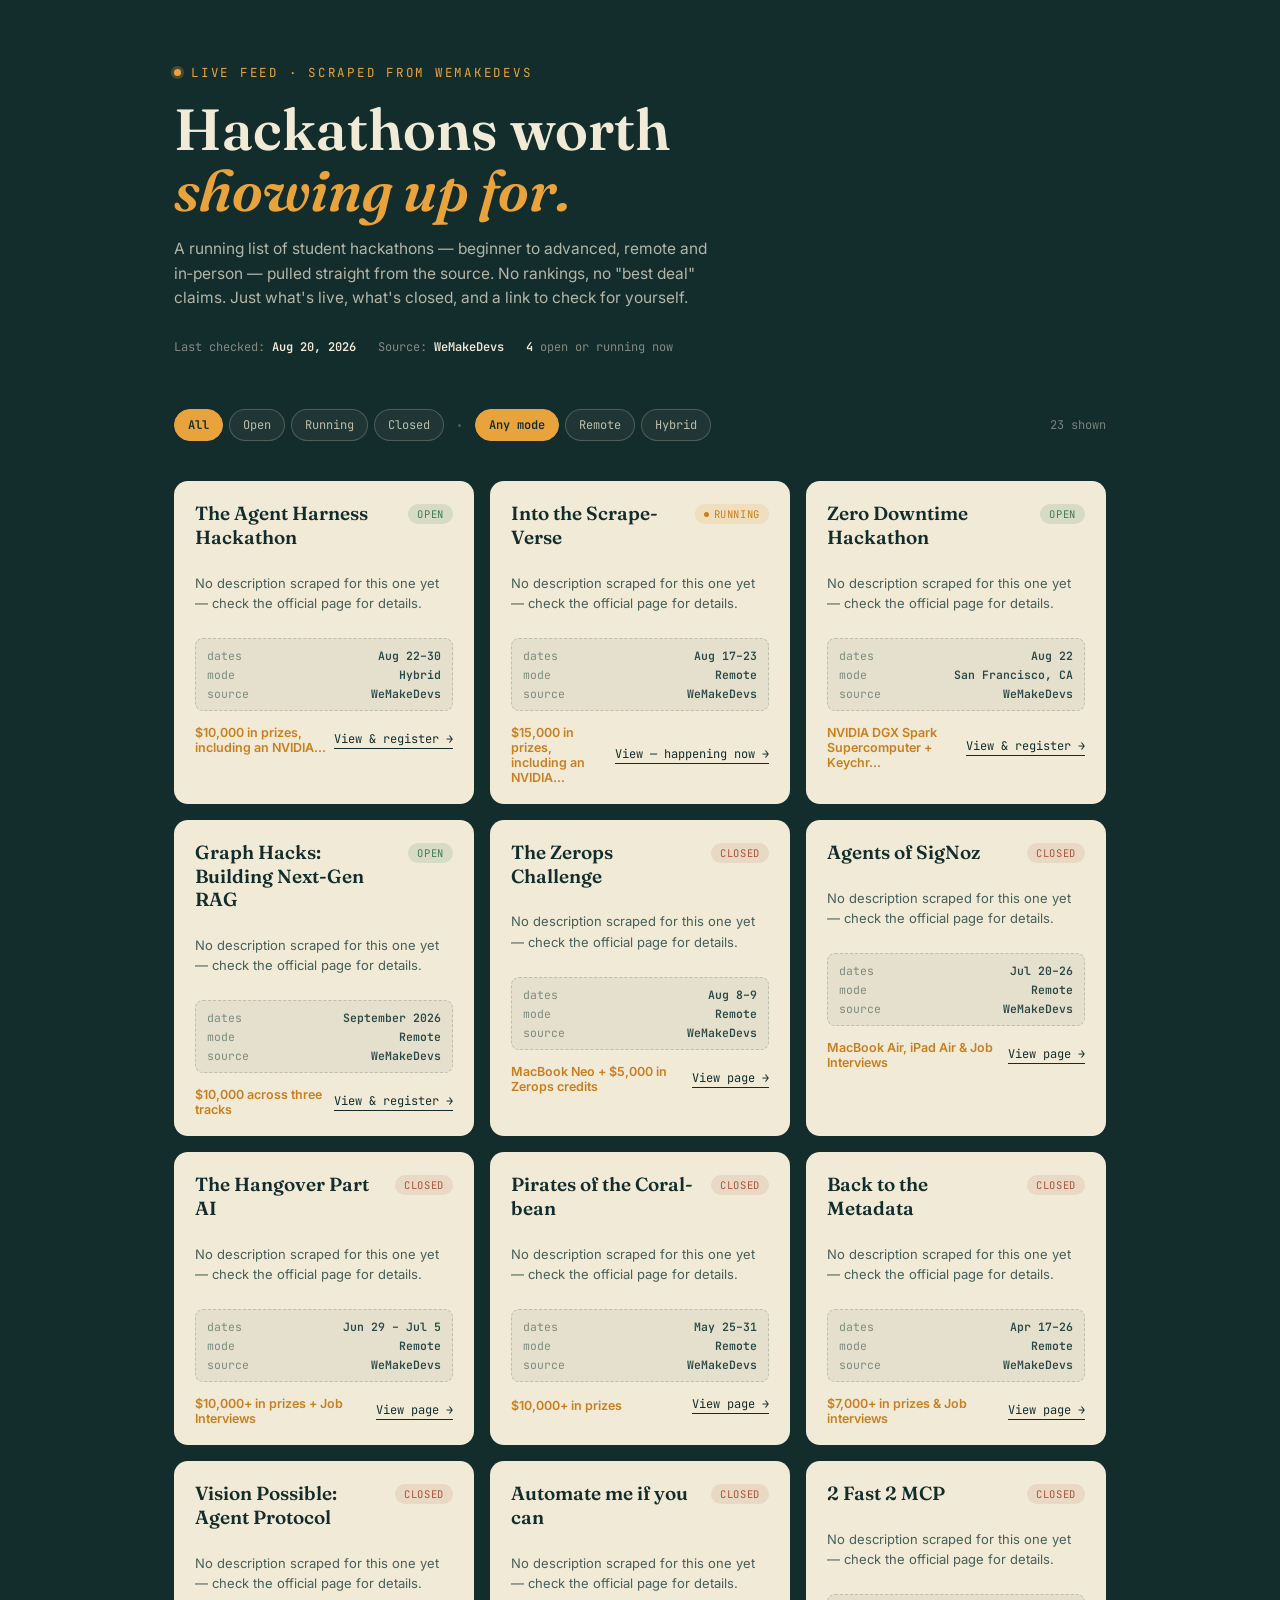
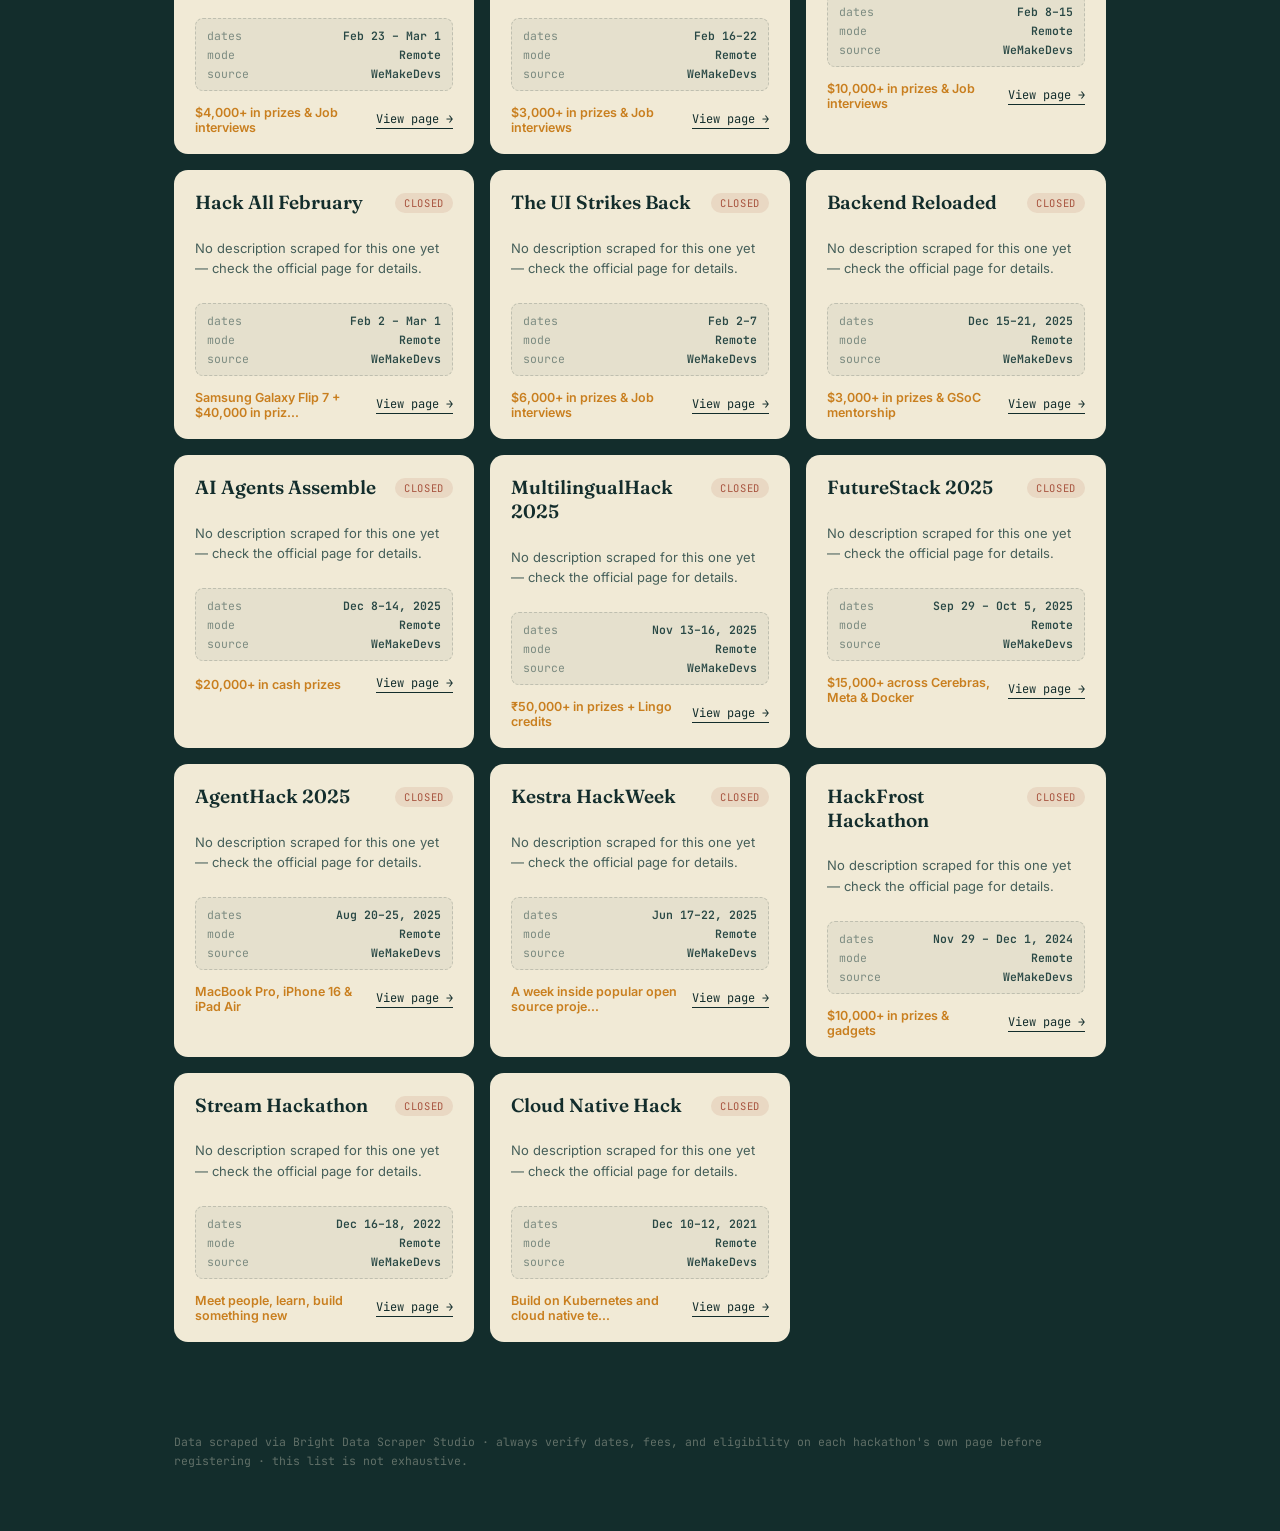
==== index.html @ ce8be812 "Day1: WeMakeDevs Scraper + Parser + Working Frontend" ====
<!DOCTYPE html>
<html lang="en">
<head>
<meta charset="UTF-8">
<meta name="viewport" content="width=device-width, initial-scale=1.0">
<title>Hack Feed — Student Hackathon Finder</title>
<link rel="preconnect" href="https://fonts.googleapis.com">
<link href="https://fonts.googleapis.com/css2?family=Fraunces:opsz,wght@9..144,500;9..144,600;9..144,700&family=Inter:wght@400;500;600;700&family=JetBrains+Mono:wght@400;500;600&display=swap" rel="stylesheet">
<link rel="stylesheet" href="styles.css">
</head>
<body>

<div class="hero">
  <div class="eyebrow">Live feed &middot; scraped from WeMakeDevs</div>
  <h1>Hackathons worth<br><em>showing up for.</em></h1>
  <p>A running list of student hackathons — beginner to advanced, remote and in‑person — pulled straight from the source. No rankings, no "best deal" claims. Just what's live, what's closed, and a link to check for yourself.</p>
  <div class="meta-strip">
    <span>Last checked: <b id="last-checked-date">—</b></span>
    <span>Source: <b>WeMakeDevs</b></span>
    <span><b id="open-total">—</b> open or running now</span>
  </div>
</div>

<div class="controls">
  <div class="filter-row" id="filter-row">
    <div class="filter-group" data-filter="status">
      <button class="chip active" data-value="all">All</button>
      <button class="chip" data-value="open">Open</button>
      <button class="chip" data-value="running">Running</button>
      <button class="chip" data-value="closed">Closed</button>
    </div>
    <div class="divider-dot"></div>
    <div class="filter-group" data-filter="mode">
      <button class="chip active" data-value="all">Any mode</button>
      <button class="chip" data-value="remote">Remote</button>
      <button class="chip" data-value="hybrid">Hybrid</button>
    </div>
    <span class="count-label"><span id="result-count">0</span> shown</span>
  </div>
</div>

<div class="grid" id="grid"></div>
<div class="empty-state" id="empty-state" style="display:none;">No hackathons match these filters right now — try widening them.</div>

<footer>
  Data scraped via Bright Data Scraper Studio · always verify dates, fees, and eligibility on each hackathon's own page before registering · this list is not exhaustive.
</footer>

<script>
const DATA = [{"title": "The Agent Harness Hackathon", "description": "", "event_dates": "Aug 22–30", "prize_amount": "$10,000 in prizes, including an NVIDIA DGX Spark", "modes": "Hybrid", "location": "", "hackathon_page_url": "https://www.wemakedevs.org/hackathons/trueforge", "status": "open", "source": "WeMakeDevs", "level": null}, {"title": "Into the Scrape-Verse", "description": "", "event_dates": "Aug 17–23", "prize_amount": "$15,000 in prizes, including an NVIDIA DGX Spark", "modes": "Remote", "location": "", "hackathon_page_url": "https://www.wemakedevs.org/hackathons/scrape-verse", "status": "running", "source": "WeMakeDevs", "level": null}, {"title": "Zero Downtime Hackathon", "description": "", "event_dates": "Aug 22", "prize_amount": "NVIDIA DGX Spark Supercomputer + Keychron Keyboards", "modes": "", "location": "San Francisco, CA", "hackathon_page_url": "https://luma.com/zero-downtime", "status": "open", "source": "WeMakeDevs", "level": null}, {"title": "Graph Hacks: Building Next-Gen RAG", "description": "", "event_dates": "September 2026", "prize_amount": "$10,000 across three tracks", "modes": "Remote", "location": "", "hackathon_page_url": "https://www.wemakedevs.org/hackathons/falkordb", "status": "open", "source": "WeMakeDevs", "level": null}, {"title": "The Zerops Challenge", "description": "", "event_dates": "Aug 8–9", "prize_amount": "MacBook Neo + $5,000 in Zerops credits", "modes": "Remote", "location": "", "hackathon_page_url": "https://www.wemakedevs.org/hackathons/zerops", "status": "closed", "source": "WeMakeDevs", "level": null}, {"title": "Agents of SigNoz", "description": "", "event_dates": "Jul 20–26", "prize_amount": "MacBook Air, iPad Air & Job Interviews", "modes": "Remote", "location": "", "hackathon_page_url": "https://archive.wemakedevs.org/hackathons/signoz", "status": "closed", "source": "WeMakeDevs", "level": null}, {"title": "The Hangover Part AI", "description": "", "event_dates": "Jun 29 – Jul 5", "prize_amount": "$10,000+ in prizes + Job Interviews", "modes": "Remote", "location": "", "hackathon_page_url": "https://archive.wemakedevs.org/hackathons/cognee", "status": "closed", "source": "WeMakeDevs", "level": null}, {"title": "Pirates of the Coral-bean", "description": "", "event_dates": "May 25–31", "prize_amount": "$10,000+ in prizes", "modes": "Remote", "location": "", "hackathon_page_url": "https://archive.wemakedevs.org/hackathons/coral", "status": "closed", "source": "WeMakeDevs", "level": null}, {"title": "Back to the Metadata", "description": "", "event_dates": "Apr 17–26", "prize_amount": "$7,000+ in prizes & Job interviews", "modes": "Remote", "location": "", "hackathon_page_url": "https://archive.wemakedevs.org/hackathons/openmetadata", "status": "closed", "source": "WeMakeDevs", "level": null}, {"title": "Vision Possible: Agent Protocol", "description": "", "event_dates": "Feb 23 – Mar 1", "prize_amount": "$4,000+ in prizes & Job interviews", "modes": "Remote", "location": "", "hackathon_page_url": "https://archive.wemakedevs.org/hackathons/vision", "status": "closed", "source": "WeMakeDevs", "level": null}, {"title": "Automate me if you can", "description": "", "event_dates": "Feb 16–22", "prize_amount": "$3,000+ in prizes & Job interviews", "modes": "Remote", "location": "", "hackathon_page_url": "https://archive.wemakedevs.org/hackathons/accomplish", "status": "closed", "source": "WeMakeDevs", "level": null}, {"title": "2 Fast 2 MCP", "description": "", "event_dates": "Feb 8–15", "prize_amount": "$10,000+ in prizes & Job interviews", "modes": "Remote", "location": "", "hackathon_page_url": "https://archive.wemakedevs.org/hackathons/2fast2mcp", "status": "closed", "source": "WeMakeDevs", "level": null}, {"title": "Hack All February", "description": "", "event_dates": "Feb 2 – Mar 1", "prize_amount": "Samsung Galaxy Flip 7 + $40,000 in prizes", "modes": "Remote", "location": "", "hackathon_page_url": "https://archive.wemakedevs.org/hackathons/february", "status": "closed", "source": "WeMakeDevs", "level": null}, {"title": "The UI Strikes Back", "description": "", "event_dates": "Feb 2–7", "prize_amount": "$6,000+ in prizes & Job interviews", "modes": "Remote", "location": "", "hackathon_page_url": "https://archive.wemakedevs.org/hackathons/tambo", "status": "closed", "source": "WeMakeDevs", "level": null}, {"title": "Backend Reloaded", "description": "", "event_dates": "Dec 15–21, 2025", "prize_amount": "$3,000+ in prizes & GSoC mentorship", "modes": "Remote", "location": "", "hackathon_page_url": "https://archive.wemakedevs.org/hackathons/motiahack25", "status": "closed", "source": "WeMakeDevs", "level": null}, {"title": "AI Agents Assemble", "description": "", "event_dates": "Dec 8–14, 2025", "prize_amount": "$20,000+ in cash prizes", "modes": "Remote", "location": "", "hackathon_page_url": "https://archive.wemakedevs.org/hackathons/assemblehack25", "status": "closed", "source": "WeMakeDevs", "level": null}, {"title": "MultilingualHack 2025", "description": "", "event_dates": "Nov 13–16, 2025", "prize_amount": "₹50,000+ in prizes + Lingo credits", "modes": "Remote", "location": "", "hackathon_page_url": "https://archive.wemakedevs.org/hackathons/lingohack25", "status": "closed", "source": "WeMakeDevs", "level": null}, {"title": "FutureStack 2025", "description": "", "event_dates": "Sep 29 – Oct 5, 2025", "prize_amount": "$15,000+ across Cerebras, Meta & Docker", "modes": "Remote", "location": "", "hackathon_page_url": "https://archive.wemakedevs.org/hackathons/futurestack25", "status": "closed", "source": "WeMakeDevs", "level": null}, {"title": "AgentHack 2025", "description": "", "event_dates": "Aug 20–25, 2025", "prize_amount": "MacBook Pro, iPhone 16 & iPad Air", "modes": "Remote", "location": "", "hackathon_page_url": "https://archive.wemakedevs.org/hackathons/agenthack25", "status": "closed", "source": "WeMakeDevs", "level": null}, {"title": "Kestra HackWeek", "description": "", "event_dates": "Jun 17–22, 2025", "prize_amount": "A week inside popular open source projects", "modes": "Remote", "location": "", "hackathon_page_url": "https://luma.com/cc52l7pn", "status": "closed", "source": "WeMakeDevs", "level": null}, {"title": "HackFrost Hackathon", "description": "", "event_dates": "Nov 29 – Dec 1, 2024", "prize_amount": "$10,000+ in prizes & gadgets", "modes": "Remote", "location": "", "hackathon_page_url": "https://archive.wemakedevs.org/hackathons/hackfrost24", "status": "closed", "source": "WeMakeDevs", "level": null}, {"title": "Stream Hackathon", "description": "", "event_dates": "Dec 16–18, 2022", "prize_amount": "Meet people, learn, build something new", "modes": "Remote", "location": "", "hackathon_page_url": "https://wemakedevs-stream.devpost.com/", "status": "closed", "source": "WeMakeDevs", "level": null}, {"title": "Cloud Native Hack", "description": "", "event_dates": "Dec 10–12, 2021", "prize_amount": "Build on Kubernetes and cloud native tech", "modes": "Remote", "location": "", "hackathon_page_url": "https://cloudnativehack21.devpost.com/", "status": "closed", "source": "WeMakeDevs", "level": null}];

const state = { status: 'all', mode: 'all' };

function formatSource(h){
  return h.source || 'Unknown';
}

function render(){
  const grid = document.getElementById('grid');
  const emptyState = document.getElementById('empty-state');
  grid.innerHTML = '';

  const filtered = DATA.filter(h => {
    if (state.status !== 'all' && h.status !== state.status) return false;
    if (state.mode !== 'all'){
      const m = (h.modes || '').toLowerCase();
      if (state.mode === 'remote' && m !== 'remote') return false;
      if (state.mode === 'hybrid' && m !== 'hybrid') return false;
    }
    return true;
  });

  document.getElementById('result-count').textContent = filtered.length;
  emptyState.style.display = filtered.length === 0 ? 'block' : 'none';

  filtered.forEach(h => {
    const card = document.createElement('div');
    card.className = 'card';

    const desc = h.description && h.description.trim()
      ? h.description.trim()
      : 'No description scraped for this one yet — check the official page for details.';

    card.innerHTML = `
      <div class="card-top">
        <h3>${escapeHtml(h.title)}</h3>
        <span class="status-tag ${h.status}">${h.status}</span>
      </div>
      <p class="card-desc">${escapeHtml(truncate(desc, 130))}</p>
      <div class="receipt">
        <div class="receipt-row"><span>dates</span><span>${escapeHtml(h.event_dates || '—')}</span></div>
        <div class="receipt-row"><span>mode</span><span>${escapeHtml(h.modes || h.location || '—')}</span></div>
        <div class="receipt-row"><span>source</span><span>${escapeHtml(formatSource(h))}</span></div>
      </div>
      <div class="card-footer">
        <span class="prize">${escapeHtml(truncate(h.prize_amount || '', 40))}</span>
        <a class="view-link" href="${h.hackathon_page_url}" target="_blank" rel="noopener">
          ${h.status === 'open' ? 'View & register →' : h.status === 'running' ? 'View — happening now →' : 'View page →'}
        </a>
      </div>
    `;
    grid.appendChild(card);
  });
}

function truncate(str, n){
  return str.length > n ? str.slice(0, n - 1).trim() + '…' : str;
}
function escapeHtml(str){
  const d = document.createElement('div');
  d.textContent = str;
  return d.innerHTML;
}

document.getElementById('filter-row').addEventListener('click', (e) => {
  const btn = e.target.closest('.chip');
  if (!btn) return;
  const group = btn.closest('.filter-group');
  const key = group.getAttribute('data-filter');
  state[key] = btn.getAttribute('data-value');
  group.querySelectorAll('.chip').forEach(c => c.classList.remove('active'));
  btn.classList.add('active');
  render();
});

// Header stats
document.getElementById('last-checked-date').textContent = 'Aug 20, 2026';
document.getElementById('open-total').textContent = DATA.filter(h => h.status === 'open' || h.status === 'running').length;

render();
</script>
</body>
</html>
---- styles.css ----
:root {
  --ink: #132d2c;
  --ink-soft: #294845;
  --paper: #f1ead6;
  --paper-dim: #e7dec6;
  --amber: #e8a33d;
  --amber-deep: #c97f1f;
  --green-open: #3f7d57;
  --red-closed: #a8543f;
  --line: rgba(19, 45, 44, 0.14);
  --radius: 14px;
}
* {
  box-sizing: border-box;
}
html,
body {
  margin: 0;
  padding: 0;
}
body {
  background: var(--ink);
  color: var(--paper);
  font-family: "Inter", sans-serif;
  min-height: 100vh;
}
a {
  color: inherit;
}

/* ---------- Hero ---------- */
.hero {
  padding: 64px 24px 40px;
  max-width: 980px;
  margin: 0 auto;
  text-align: left;
}
.eyebrow {
  font-family: "JetBrains Mono", monospace;
  font-size: 12.5px;
  letter-spacing: 0.14em;
  text-transform: uppercase;
  color: var(--amber);
  display: flex;
  align-items: center;
  gap: 10px;
  margin-bottom: 18px;
}
.eyebrow::before {
  content: "";
  width: 7px;
  height: 7px;
  border-radius: 50%;
  background: var(--amber);
  box-shadow: 0 0 0 3px rgba(232, 163, 61, 0.25);
}
h1 {
  font-family: "Fraunces", serif;
  font-weight: 600;
  font-size: clamp(34px, 5.2vw, 58px);
  line-height: 1.05;
  margin: 0 0 16px;
  color: var(--paper);
}
h1 em {
  font-style: italic;
  color: var(--amber);
}
.hero p {
  font-size: 15.5px;
  line-height: 1.6;
  color: rgba(241, 234, 214, 0.72);
  max-width: 560px;
  margin: 0 0 0;
}
.meta-strip {
  margin-top: 28px;
  font-family: "JetBrains Mono", monospace;
  font-size: 12px;
  color: rgba(241, 234, 214, 0.5);
  display: flex;
  gap: 22px;
  flex-wrap: wrap;
}
.meta-strip span b {
  color: var(--paper);
  font-weight: 600;
}

/* ---------- Controls ---------- */
.controls {
  max-width: 980px;
  margin: 0 auto;
  padding: 0 24px 20px;
  position: sticky;
  top: 0;
  background: linear-gradient(var(--ink) 78%, transparent);
  padding-top: 14px;
  z-index: 5;
}
.filter-row {
  display: flex;
  flex-wrap: wrap;
  gap: 10px;
  align-items: center;
}
.filter-group {
  display: flex;
  gap: 6px;
  flex-wrap: wrap;
}
.chip {
  font-family: "JetBrains Mono", monospace;
  font-size: 12px;
  padding: 7px 13px;
  border-radius: 999px;
  border: 1px solid rgba(241, 234, 214, 0.22);
  background: rgba(241, 234, 214, 0.05);
  color: rgba(241, 234, 214, 0.75);
  cursor: pointer;
  transition: all 0.15s ease;
  user-select: none;
}
.chip:hover {
  border-color: rgba(241, 234, 214, 0.45);
  color: var(--paper);
}
.chip.active {
  background: var(--amber);
  border-color: var(--amber);
  color: var(--ink);
  font-weight: 600;
}
.divider-dot {
  width: 3px;
  height: 3px;
  border-radius: 50%;
  background: rgba(241, 234, 214, 0.25);
  margin: 0 4px;
}
.count-label {
  margin-left: auto;
  font-family: "JetBrains Mono", monospace;
  font-size: 12px;
  color: rgba(241, 234, 214, 0.45);
  white-space: nowrap;
}

/* ---------- Grid ---------- */
.grid {
  max-width: 980px;
  margin: 0 auto;
  padding: 20px 24px 90px;
  display: grid;
  grid-template-columns: repeat(auto-fill, minmax(300px, 1fr));
  gap: 16px;
}
.card {
  background: var(--paper);
  color: var(--ink);
  border-radius: var(--radius);
  padding: 20px 20px 18px;
  display: flex;
  flex-direction: column;
  gap: 10px;
  position: relative;
  border: 1px solid transparent;
  transition:
    transform 0.15s ease,
    box-shadow 0.15s ease;
}
.card:hover {
  transform: translateY(-3px);
  box-shadow: 0 14px 28px rgba(0, 0, 0, 0.28);
}
.card-top {
  display: flex;
  justify-content: space-between;
  align-items: flex-start;
  gap: 10px;
}
.card h3 {
  font-family: "Fraunces", serif;
  font-weight: 600;
  font-size: 19px;
  line-height: 1.25;
  margin: 0;
}
.status-tag {
  font-family: "JetBrains Mono", monospace;
  font-size: 10.5px;
  letter-spacing: 0.06em;
  text-transform: uppercase;
  padding: 3px 9px;
  border-radius: 999px;
  white-space: nowrap;
  flex-shrink: 0;
  margin-top: 2px;
}
.status-tag.open {
  background: rgba(63, 125, 87, 0.14);
  color: var(--green-open);
}
.status-tag.closed {
  background: rgba(168, 84, 63, 0.12);
  color: var(--red-closed);
}
.status-tag.running {
  background: rgba(232, 163, 61, 0.16);
  color: var(--amber-deep);
  display: flex;
  align-items: center;
  gap: 5px;
}
.status-tag.running::before {
  content: "";
  width: 5px;
  height: 5px;
  border-radius: 50%;
  background: var(--amber-deep);
  animation: pulse 1.6s infinite ease-in-out;
}
@keyframes pulse {
  0%,
  100% {
    opacity: 1;
  }
  50% {
    opacity: 0.35;
  }
}
@media (prefers-reduced-motion: reduce) {
  .status-tag.running::before {
    animation: none;
  }
}

.card-desc {
  font-size: 13px;
  line-height: 1.55;
  color: var(--ink-soft);
  opacity: 0.85;
}

.receipt {
  font-family: "JetBrains Mono", monospace;
  font-size: 11.5px;
  color: var(--ink-soft);
  background: rgba(19, 45, 44, 0.05);
  border: 1px dashed rgba(19, 45, 44, 0.18);
  border-radius: 8px;
  padding: 9px 11px;
  display: flex;
  flex-direction: column;
  gap: 4px;
  margin-top: 2px;
}
.receipt-row {
  display: flex;
  justify-content: space-between;
  gap: 8px;
}
.receipt-row span:first-child {
  opacity: 0.55;
}
.receipt-row span:last-child {
  font-weight: 600;
  text-align: right;
}

.card-footer {
  margin-top: 4px;
  display: flex;
  justify-content: space-between;
  align-items: center;
  gap: 8px;
}
.prize {
  font-size: 12.5px;
  font-weight: 600;
  color: var(--amber-deep);
}
.view-link {
  font-family: "JetBrains Mono", monospace;
  font-size: 12px;
  text-decoration: none;
  color: var(--ink);
  border-bottom: 1px solid var(--ink);
  padding-bottom: 1px;
  white-space: nowrap;
}
.view-link:hover {
  color: var(--amber-deep);
  border-color: var(--amber-deep);
}

.empty-state {
  max-width: 980px;
  margin: 40px auto;
  padding: 40px 24px;
  text-align: center;
  font-family: "JetBrains Mono", monospace;
  font-size: 13px;
  color: rgba(241, 234, 214, 0.45);
}

footer {
  max-width: 980px;
  margin: 0 auto;
  padding: 0 24px 60px;
  font-family: "JetBrains Mono", monospace;
  font-size: 11.5px;
  color: rgba(241, 234, 214, 0.35);
  line-height: 1.7;
}

@media (max-width: 560px) {
  .hero {
    padding: 44px 18px 28px;
  }
  .controls {
    padding: 12px 18px 16px;
  }
  .grid {
    padding: 16px 18px 70px;
    grid-template-columns: 1fr;
  }
  .count-label {
    margin-left: 0;
    width: 100%;
  }
}
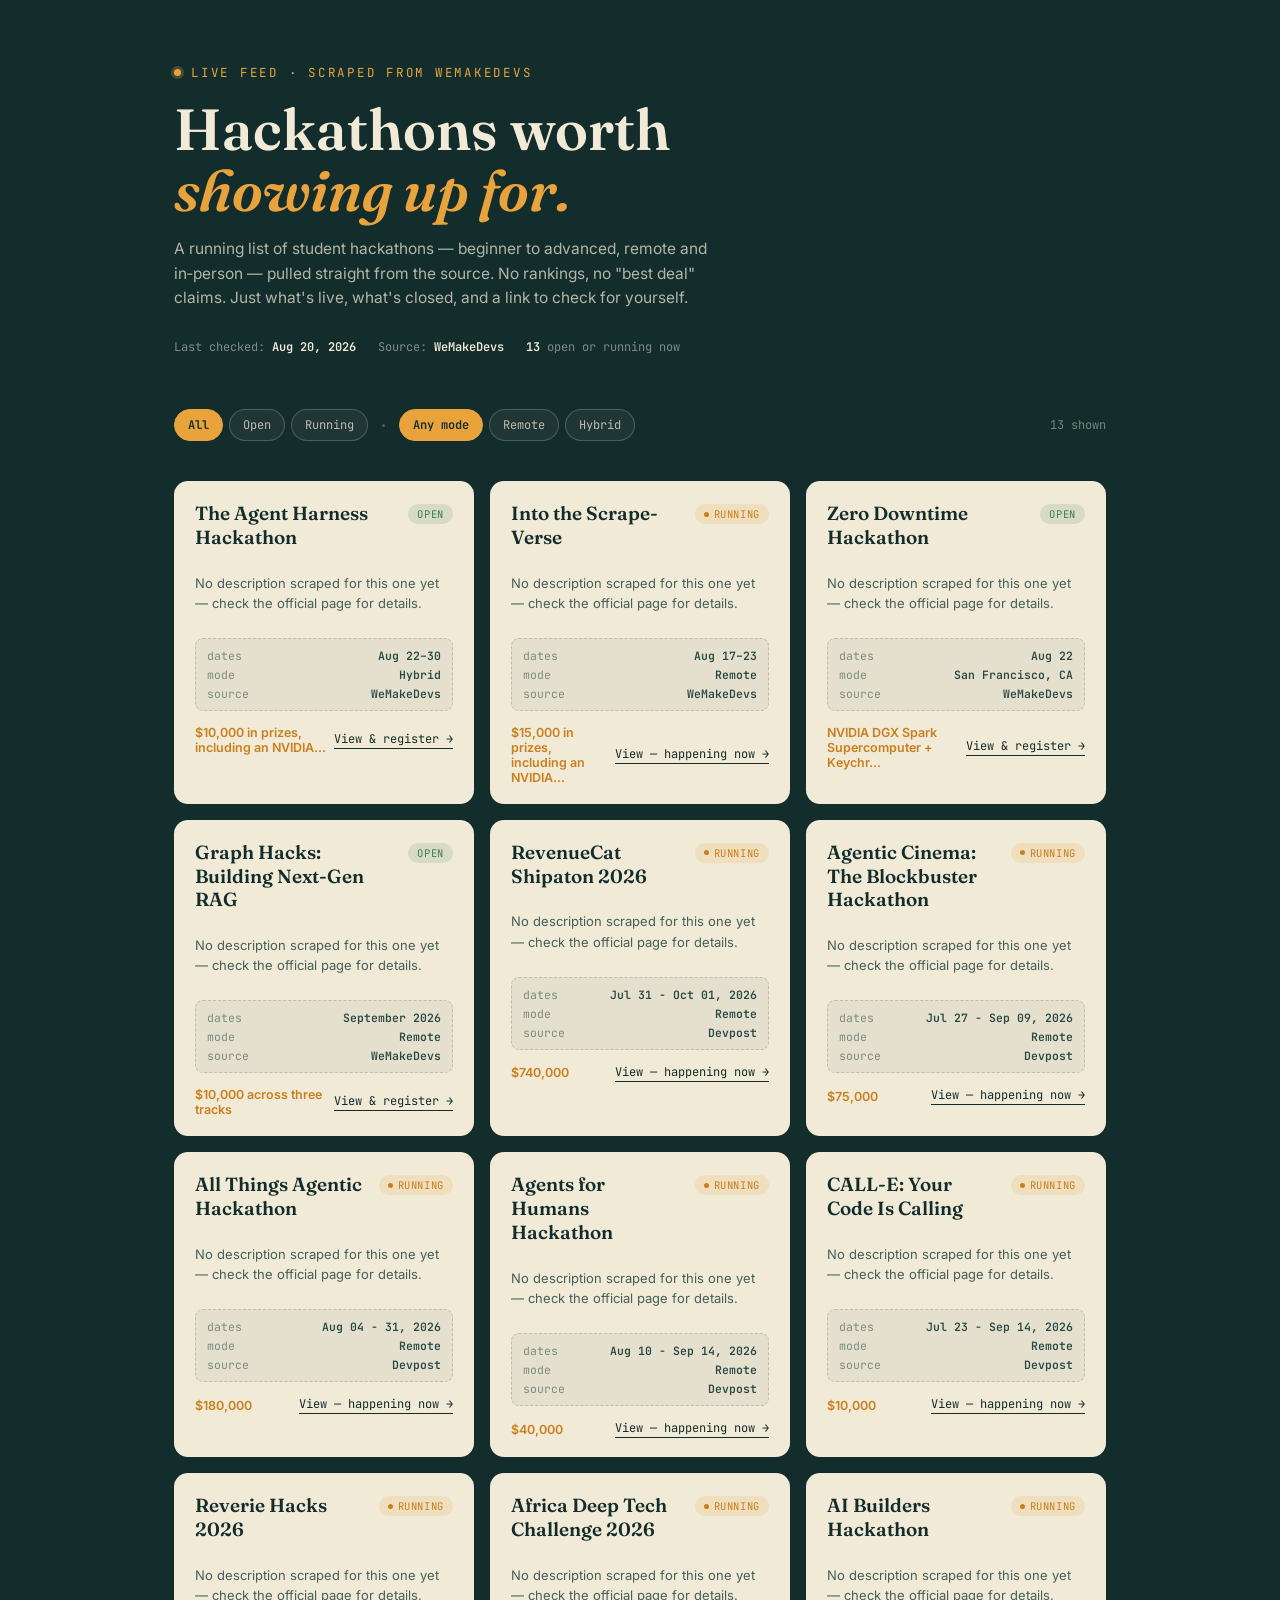
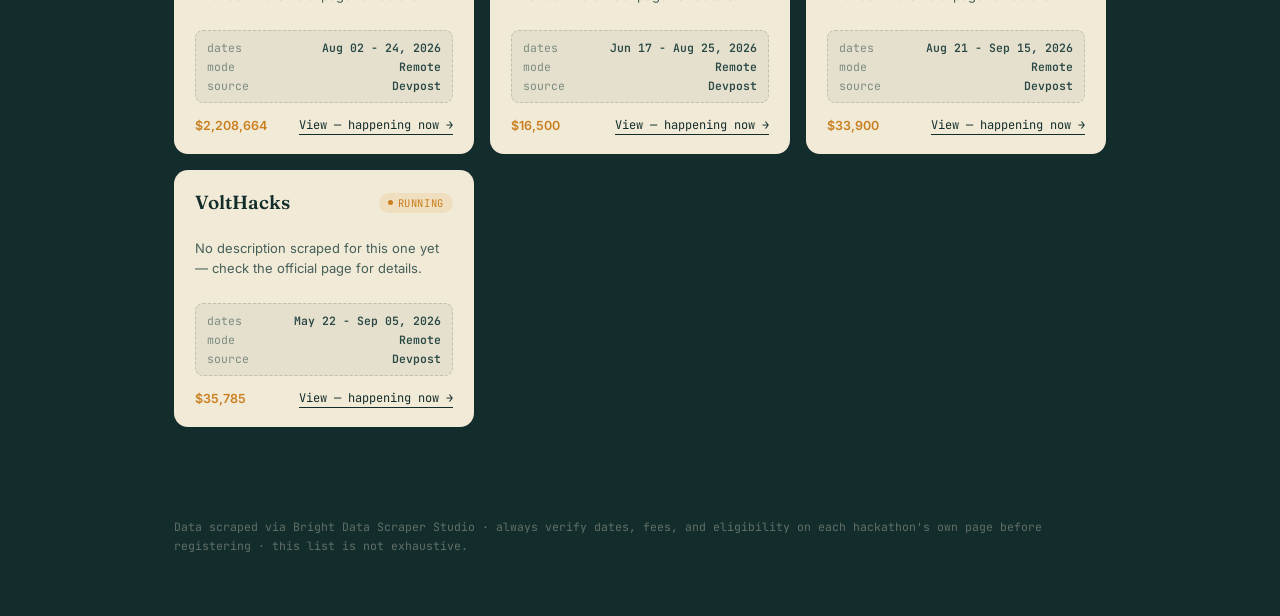
==== commit a9a2d70c: "Seperated files, changed some layout and scraped devpost" ====
--- a/index.html
+++ b/index.html
@@ -1,133 +1,61 @@
-<!DOCTYPE html>
+<!doctype html>
 <html lang="en">
-<head>
-<meta charset="UTF-8">
-<meta name="viewport" content="width=device-width, initial-scale=1.0">
-<title>Hack Feed — Student Hackathon Finder</title>
-<link rel="preconnect" href="https://fonts.googleapis.com">
-<link href="https://fonts.googleapis.com/css2?family=Fraunces:opsz,wght@9..144,500;9..144,600;9..144,700&family=Inter:wght@400;500;600;700&family=JetBrains+Mono:wght@400;500;600&display=swap" rel="stylesheet">
-<link rel="stylesheet" href="styles.css">
-</head>
-<body>
+  <head>
+    <meta charset="UTF-8" />
+    <meta name="viewport" content="width=device-width, initial-scale=1.0" />
+    <title>Hack Feed — Student Hackathon Finder</title>
+    <link rel="preconnect" href="https://fonts.googleapis.com" />
+    <link
+      href="https://fonts.googleapis.com/css2?family=Fraunces:opsz,wght@9..144,500;9..144,600;9..144,700&family=Inter:wght@400;500;600;700&family=JetBrains+Mono:wght@400;500;600&display=swap"
+      rel="stylesheet"
+    />
+    <link rel="stylesheet" href="styles.css" />
+  </head>
+  <body>
+    <div class="hero">
+      <div class="eyebrow">Live feed &middot; scraped from WeMakeDevs</div>
+      <h1>Hackathons worth<br /><em>showing up for.</em></h1>
+      <p>
+        A running list of student hackathons — beginner to advanced, remote and
+        in‑person — pulled straight from the source. No rankings, no "best deal"
+        claims. Just what's live, what's closed, and a link to check for
+        yourself.
+      </p>
+      <div class="meta-strip">
+        <span>Last checked: <b id="last-checked-date">—</b></span>
+        <span>Source: <b>WeMakeDevs</b></span>
+        <span><b id="open-total">—</b> open or running now</span>
+      </div>
+    </div>
 
-<div class="hero">
-  <div class="eyebrow">Live feed &middot; scraped from WeMakeDevs</div>
-  <h1>Hackathons worth<br><em>showing up for.</em></h1>
-  <p>A running list of student hackathons — beginner to advanced, remote and in‑person — pulled straight from the source. No rankings, no "best deal" claims. Just what's live, what's closed, and a link to check for yourself.</p>
-  <div class="meta-strip">
-    <span>Last checked: <b id="last-checked-date">—</b></span>
-    <span>Source: <b>WeMakeDevs</b></span>
-    <span><b id="open-total">—</b> open or running now</span>
-  </div>
-</div>
+    <div class="controls">
+      <div class="filter-row" id="filter-row">
+        <div class="filter-group" data-filter="status">
+          <button class="chip active" data-value="all">All</button>
+          <button class="chip" data-value="open">Open</button>
+          <button class="chip" data-value="running">Running</button>
+        </div>
+        <div class="divider-dot"></div>
+        <div class="filter-group" data-filter="mode">
+          <button class="chip active" data-value="all">Any mode</button>
+          <button class="chip" data-value="remote">Remote</button>
+          <button class="chip" data-value="hybrid">Hybrid</button>
+        </div>
+        <span class="count-label"><span id="result-count">0</span> shown</span>
+      </div>
+    </div>
 
-<div class="controls">
-  <div class="filter-row" id="filter-row">
-    <div class="filter-group" data-filter="status">
-      <button class="chip active" data-value="all">All</button>
-      <button class="chip" data-value="open">Open</button>
-      <button class="chip" data-value="running">Running</button>
-      <button class="chip" data-value="closed">Closed</button>
+    <div class="grid" id="grid"></div>
+    <div class="empty-state" id="empty-state">
+      No hackathons match these filters right now — try widening them.
     </div>
-    <div class="divider-dot"></div>
-    <div class="filter-group" data-filter="mode">
-      <button class="chip active" data-value="all">Any mode</button>
-      <button class="chip" data-value="remote">Remote</button>
-      <button class="chip" data-value="hybrid">Hybrid</button>
-    </div>
-    <span class="count-label"><span id="result-count">0</span> shown</span>
-  </div>
-</div>
 
-<div class="grid" id="grid"></div>
-<div class="empty-state" id="empty-state" style="display:none;">No hackathons match these filters right now — try widening them.</div>
+    <footer>
+      Data scraped via Bright Data Scraper Studio · always verify dates, fees,
+      and eligibility on each hackathon's own page before registering · this
+      list is not exhaustive.
+    </footer>
 
-<footer>
-  Data scraped via Bright Data Scraper Studio · always verify dates, fees, and eligibility on each hackathon's own page before registering · this list is not exhaustive.
-</footer>
-
-<script>
-const DATA = [{"title": "The Agent Harness Hackathon", "description": "", "event_dates": "Aug 22–30", "prize_amount": "$10,000 in prizes, including an NVIDIA DGX Spark", "modes": "Hybrid", "location": "", "hackathon_page_url": "https://www.wemakedevs.org/hackathons/trueforge", "status": "open", "source": "WeMakeDevs", "level": null}, {"title": "Into the Scrape-Verse", "description": "", "event_dates": "Aug 17–23", "prize_amount": "$15,000 in prizes, including an NVIDIA DGX Spark", "modes": "Remote", "location": "", "hackathon_page_url": "https://www.wemakedevs.org/hackathons/scrape-verse", "status": "running", "source": "WeMakeDevs", "level": null}, {"title": "Zero Downtime Hackathon", "description": "", "event_dates": "Aug 22", "prize_amount": "NVIDIA DGX Spark Supercomputer + Keychron Keyboards", "modes": "", "location": "San Francisco, CA", "hackathon_page_url": "https://luma.com/zero-downtime", "status": "open", "source": "WeMakeDevs", "level": null}, {"title": "Graph Hacks: Building Next-Gen RAG", "description": "", "event_dates": "September 2026", "prize_amount": "$10,000 across three tracks", "modes": "Remote", "location": "", "hackathon_page_url": "https://www.wemakedevs.org/hackathons/falkordb", "status": "open", "source": "WeMakeDevs", "level": null}, {"title": "The Zerops Challenge", "description": "", "event_dates": "Aug 8–9", "prize_amount": "MacBook Neo + $5,000 in Zerops credits", "modes": "Remote", "location": "", "hackathon_page_url": "https://www.wemakedevs.org/hackathons/zerops", "status": "closed", "source": "WeMakeDevs", "level": null}, {"title": "Agents of SigNoz", "description": "", "event_dates": "Jul 20–26", "prize_amount": "MacBook Air, iPad Air & Job Interviews", "modes": "Remote", "location": "", "hackathon_page_url": "https://archive.wemakedevs.org/hackathons/signoz", "status": "closed", "source": "WeMakeDevs", "level": null}, {"title": "The Hangover Part AI", "description": "", "event_dates": "Jun 29 – Jul 5", "prize_amount": "$10,000+ in prizes + Job Interviews", "modes": "Remote", "location": "", "hackathon_page_url": "https://archive.wemakedevs.org/hackathons/cognee", "status": "closed", "source": "WeMakeDevs", "level": null}, {"title": "Pirates of the Coral-bean", "description": "", "event_dates": "May 25–31", "prize_amount": "$10,000+ in prizes", "modes": "Remote", "location": "", "hackathon_page_url": "https://archive.wemakedevs.org/hackathons/coral", "status": "closed", "source": "WeMakeDevs", "level": null}, {"title": "Back to the Metadata", "description": "", "event_dates": "Apr 17–26", "prize_amount": "$7,000+ in prizes & Job interviews", "modes": "Remote", "location": "", "hackathon_page_url": "https://archive.wemakedevs.org/hackathons/openmetadata", "status": "closed", "source": "WeMakeDevs", "level": null}, {"title": "Vision Possible: Agent Protocol", "description": "", "event_dates": "Feb 23 – Mar 1", "prize_amount": "$4,000+ in prizes & Job interviews", "modes": "Remote", "location": "", "hackathon_page_url": "https://archive.wemakedevs.org/hackathons/vision", "status": "closed", "source": "WeMakeDevs", "level": null}, {"title": "Automate me if you can", "description": "", "event_dates": "Feb 16–22", "prize_amount": "$3,000+ in prizes & Job interviews", "modes": "Remote", "location": "", "hackathon_page_url": "https://archive.wemakedevs.org/hackathons/accomplish", "status": "closed", "source": "WeMakeDevs", "level": null}, {"title": "2 Fast 2 MCP", "description": "", "event_dates": "Feb 8–15", "prize_amount": "$10,000+ in prizes & Job interviews", "modes": "Remote", "location": "", "hackathon_page_url": "https://archive.wemakedevs.org/hackathons/2fast2mcp", "status": "closed", "source": "WeMakeDevs", "level": null}, {"title": "Hack All February", "description": "", "event_dates": "Feb 2 – Mar 1", "prize_amount": "Samsung Galaxy Flip 7 + $40,000 in prizes", "modes": "Remote", "location": "", "hackathon_page_url": "https://archive.wemakedevs.org/hackathons/february", "status": "closed", "source": "WeMakeDevs", "level": null}, {"title": "The UI Strikes Back", "description": "", "event_dates": "Feb 2–7", "prize_amount": "$6,000+ in prizes & Job interviews", "modes": "Remote", "location": "", "hackathon_page_url": "https://archive.wemakedevs.org/hackathons/tambo", "status": "closed", "source": "WeMakeDevs", "level": null}, {"title": "Backend Reloaded", "description": "", "event_dates": "Dec 15–21, 2025", "prize_amount": "$3,000+ in prizes & GSoC mentorship", "modes": "Remote", "location": "", "hackathon_page_url": "https://archive.wemakedevs.org/hackathons/motiahack25", "status": "closed", "source": "WeMakeDevs", "level": null}, {"title": "AI Agents Assemble", "description": "", "event_dates": "Dec 8–14, 2025", "prize_amount": "$20,000+ in cash prizes", "modes": "Remote", "location": "", "hackathon_page_url": "https://archive.wemakedevs.org/hackathons/assemblehack25", "status": "closed", "source": "WeMakeDevs", "level": null}, {"title": "MultilingualHack 2025", "description": "", "event_dates": "Nov 13–16, 2025", "prize_amount": "₹50,000+ in prizes + Lingo credits", "modes": "Remote", "location": "", "hackathon_page_url": "https://archive.wemakedevs.org/hackathons/lingohack25", "status": "closed", "source": "WeMakeDevs", "level": null}, {"title": "FutureStack 2025", "description": "", "event_dates": "Sep 29 – Oct 5, 2025", "prize_amount": "$15,000+ across Cerebras, Meta & Docker", "modes": "Remote", "location": "", "hackathon_page_url": "https://archive.wemakedevs.org/hackathons/futurestack25", "status": "closed", "source": "WeMakeDevs", "level": null}, {"title": "AgentHack 2025", "description": "", "event_dates": "Aug 20–25, 2025", "prize_amount": "MacBook Pro, iPhone 16 & iPad Air", "modes": "Remote", "location": "", "hackathon_page_url": "https://archive.wemakedevs.org/hackathons/agenthack25", "status": "closed", "source": "WeMakeDevs", "level": null}, {"title": "Kestra HackWeek", "description": "", "event_dates": "Jun 17–22, 2025", "prize_amount": "A week inside popular open source projects", "modes": "Remote", "location": "", "hackathon_page_url": "https://luma.com/cc52l7pn", "status": "closed", "source": "WeMakeDevs", "level": null}, {"title": "HackFrost Hackathon", "description": "", "event_dates": "Nov 29 – Dec 1, 2024", "prize_amount": "$10,000+ in prizes & gadgets", "modes": "Remote", "location": "", "hackathon_page_url": "https://archive.wemakedevs.org/hackathons/hackfrost24", "status": "closed", "source": "WeMakeDevs", "level": null}, {"title": "Stream Hackathon", "description": "", "event_dates": "Dec 16–18, 2022", "prize_amount": "Meet people, learn, build something new", "modes": "Remote", "location": "", "hackathon_page_url": "https://wemakedevs-stream.devpost.com/", "status": "closed", "source": "WeMakeDevs", "level": null}, {"title": "Cloud Native Hack", "description": "", "event_dates": "Dec 10–12, 2021", "prize_amount": "Build on Kubernetes and cloud native tech", "modes": "Remote", "location": "", "hackathon_page_url": "https://cloudnativehack21.devpost.com/", "status": "closed", "source": "WeMakeDevs", "level": null}];
-
-const state = { status: 'all', mode: 'all' };
-
-function formatSource(h){
-  return h.source || 'Unknown';
-}
-
-function render(){
-  const grid = document.getElementById('grid');
-  const emptyState = document.getElementById('empty-state');
-  grid.innerHTML = '';
-
-  const filtered = DATA.filter(h => {
-    if (state.status !== 'all' && h.status !== state.status) return false;
-    if (state.mode !== 'all'){
-      const m = (h.modes || '').toLowerCase();
-      if (state.mode === 'remote' && m !== 'remote') return false;
-      if (state.mode === 'hybrid' && m !== 'hybrid') return false;
-    }
-    return true;
-  });
-
-  document.getElementById('result-count').textContent = filtered.length;
-  emptyState.style.display = filtered.length === 0 ? 'block' : 'none';
-
-  filtered.forEach(h => {
-    const card = document.createElement('div');
-    card.className = 'card';
-
-    const desc = h.description && h.description.trim()
-      ? h.description.trim()
-      : 'No description scraped for this one yet — check the official page for details.';
-
-    card.innerHTML = `
-      <div class="card-top">
-        <h3>${escapeHtml(h.title)}</h3>
-        <span class="status-tag ${h.status}">${h.status}</span>
-      </div>
-      <p class="card-desc">${escapeHtml(truncate(desc, 130))}</p>
-      <div class="receipt">
-        <div class="receipt-row"><span>dates</span><span>${escapeHtml(h.event_dates || '—')}</span></div>
-        <div class="receipt-row"><span>mode</span><span>${escapeHtml(h.modes || h.location || '—')}</span></div>
-        <div class="receipt-row"><span>source</span><span>${escapeHtml(formatSource(h))}</span></div>
-      </div>
-      <div class="card-footer">
-        <span class="prize">${escapeHtml(truncate(h.prize_amount || '', 40))}</span>
-        <a class="view-link" href="${h.hackathon_page_url}" target="_blank" rel="noopener">
-          ${h.status === 'open' ? 'View & register →' : h.status === 'running' ? 'View — happening now →' : 'View page →'}
-        </a>
-      </div>
-    `;
-    grid.appendChild(card);
-  });
-}
-
-function truncate(str, n){
-  return str.length > n ? str.slice(0, n - 1).trim() + '…' : str;
-}
-function escapeHtml(str){
-  const d = document.createElement('div');
-  d.textContent = str;
-  return d.innerHTML;
-}
-
-document.getElementById('filter-row').addEventListener('click', (e) => {
-  const btn = e.target.closest('.chip');
-  if (!btn) return;
-  const group = btn.closest('.filter-group');
-  const key = group.getAttribute('data-filter');
-  state[key] = btn.getAttribute('data-value');
-  group.querySelectorAll('.chip').forEach(c => c.classList.remove('active'));
-  btn.classList.add('active');
-  render();
-});
-
-// Header stats
-document.getElementById('last-checked-date').textContent = 'Aug 20, 2026';
-document.getElementById('open-total').textContent = DATA.filter(h => h.status === 'open' || h.status === 'running').length;
-
-render();
-</script>
-</body>
+    <script src="script.js"></script>
+  </body>
 </html>
--- a/styles.css
+++ b/styles.css
@@ -295,6 +295,7 @@
 }
 
 .empty-state {
+  display: none;
   max-width: 980px;
   margin: 40px auto;
   padding: 40px 24px;
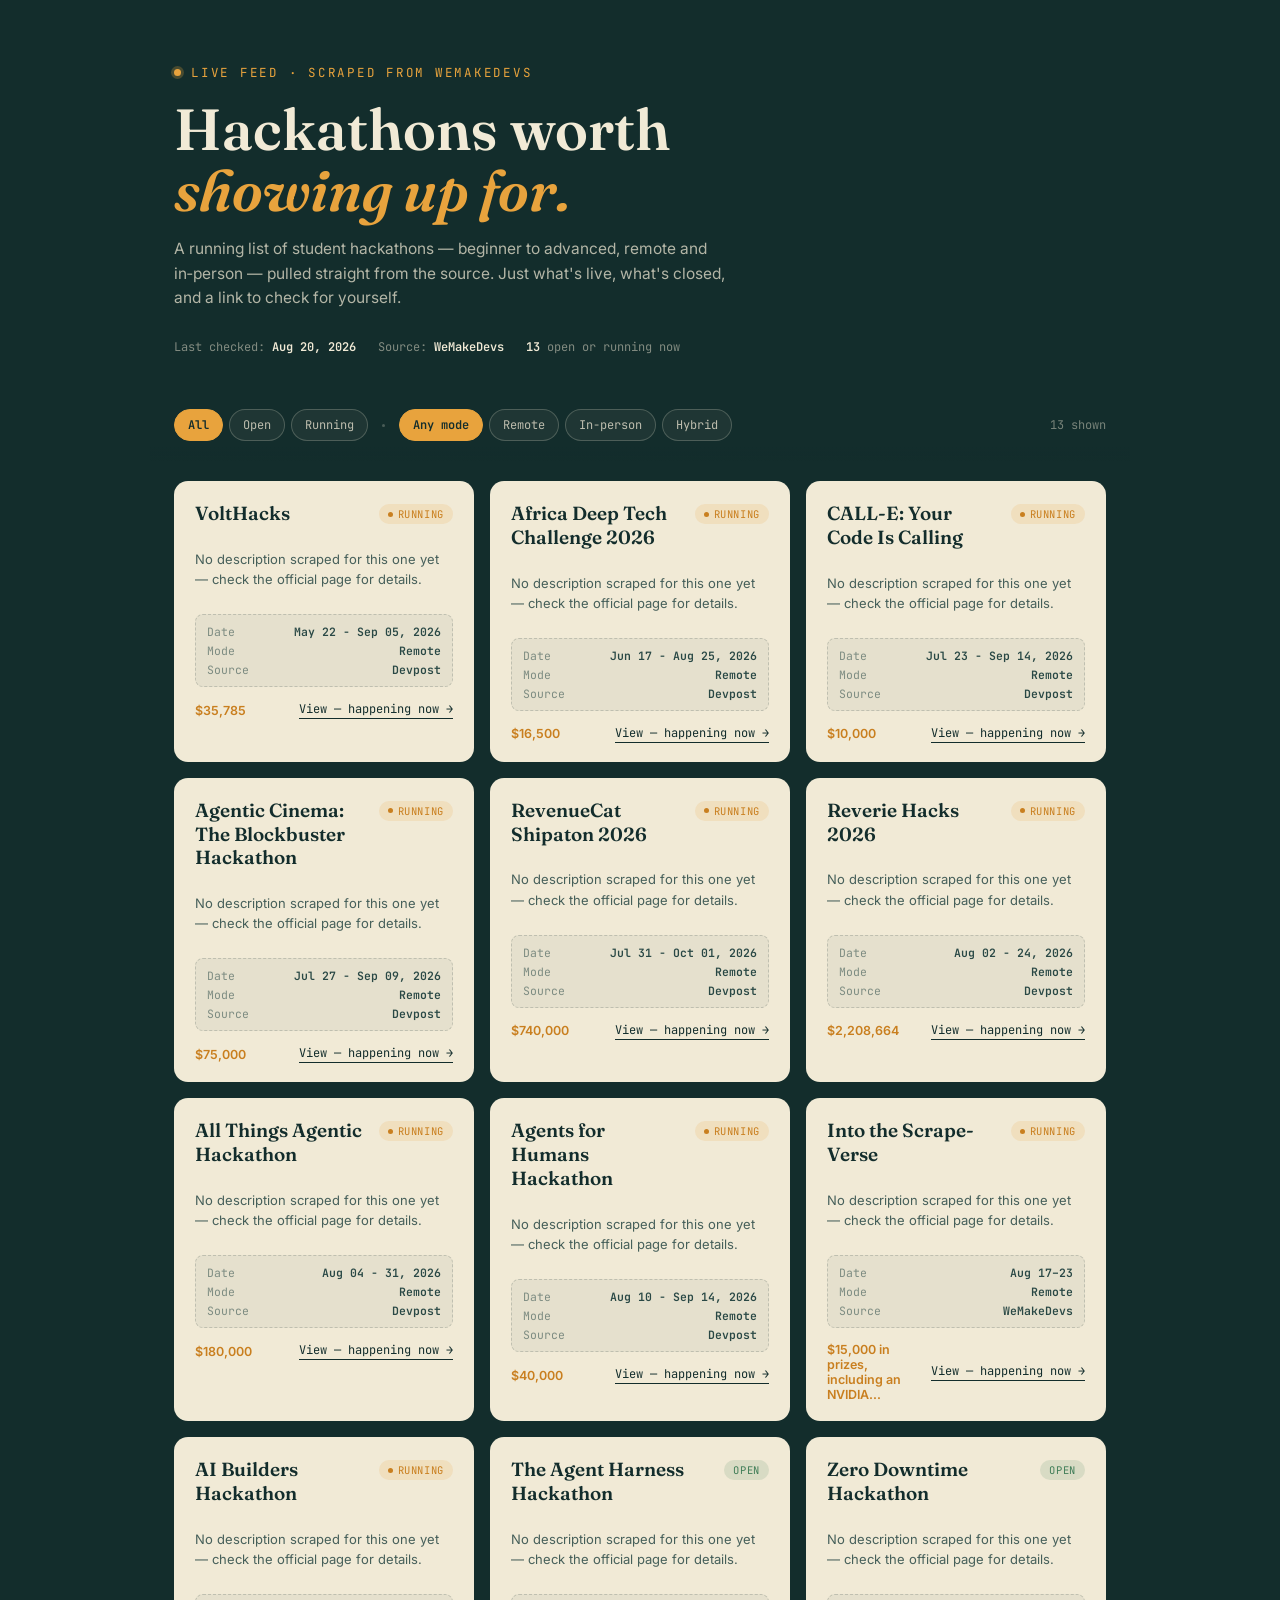
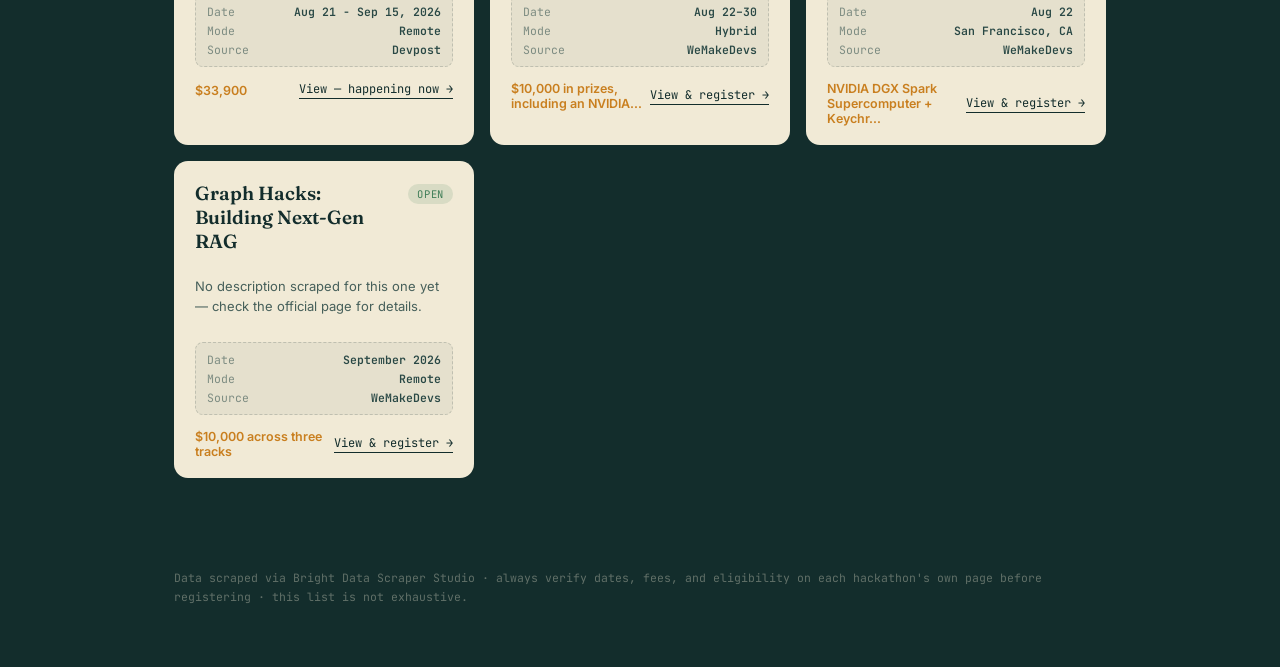
==== commit 0291372e: "added file that will update website daily + polished the website a little" ====
--- a/index.html
+++ b/index.html
@@ -17,8 +17,7 @@
       <h1>Hackathons worth<br /><em>showing up for.</em></h1>
       <p>
         A running list of student hackathons — beginner to advanced, remote and
-        in‑person — pulled straight from the source. No rankings, no "best deal"
-        claims. Just what's live, what's closed, and a link to check for
+        in‑person — pulled straight from the source. Just what's live, what's closed, and a link to check for
         yourself.
       </p>
       <div class="meta-strip">
@@ -39,6 +38,7 @@
         <div class="filter-group" data-filter="mode">
           <button class="chip active" data-value="all">Any mode</button>
           <button class="chip" data-value="remote">Remote</button>
+          <button class="chip" data-value="in-person">In-person</button>
           <button class="chip" data-value="hybrid">Hybrid</button>
         </div>
         <span class="count-label"><span id="result-count">0</span> shown</span>
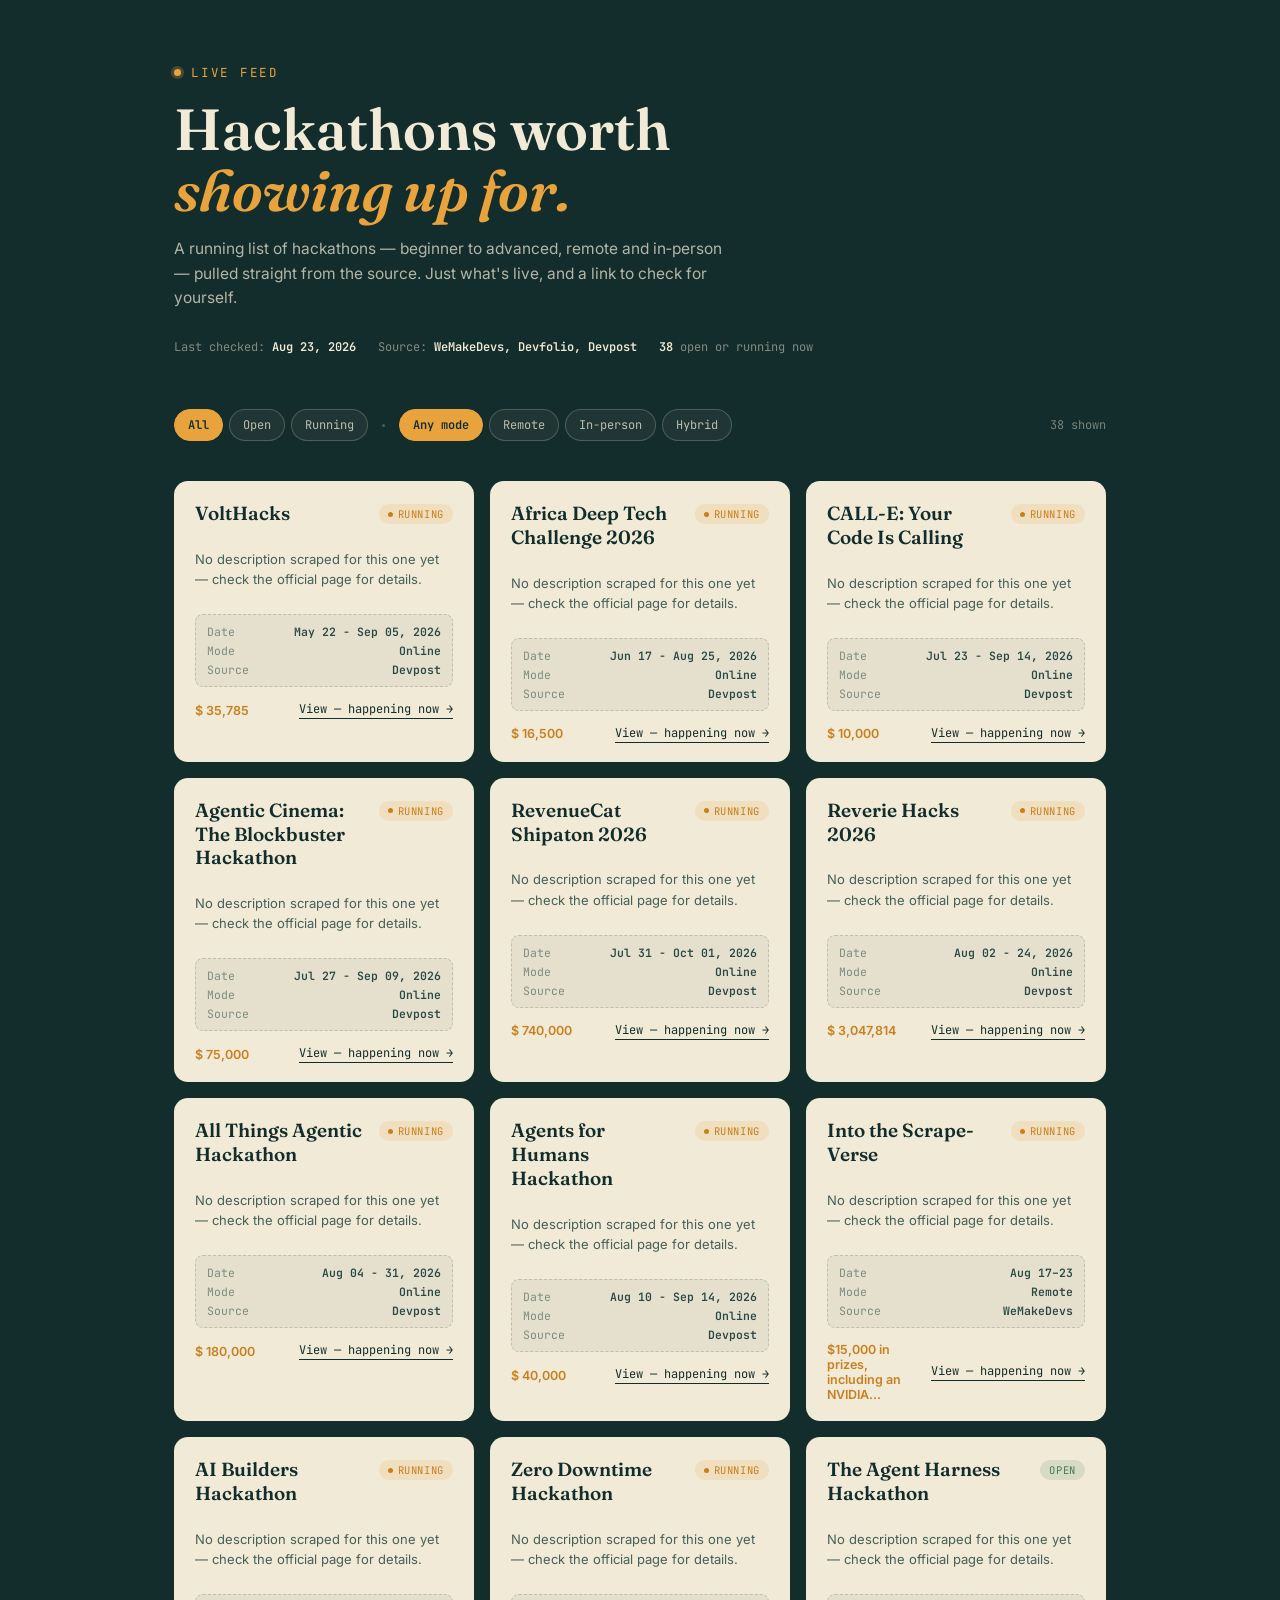
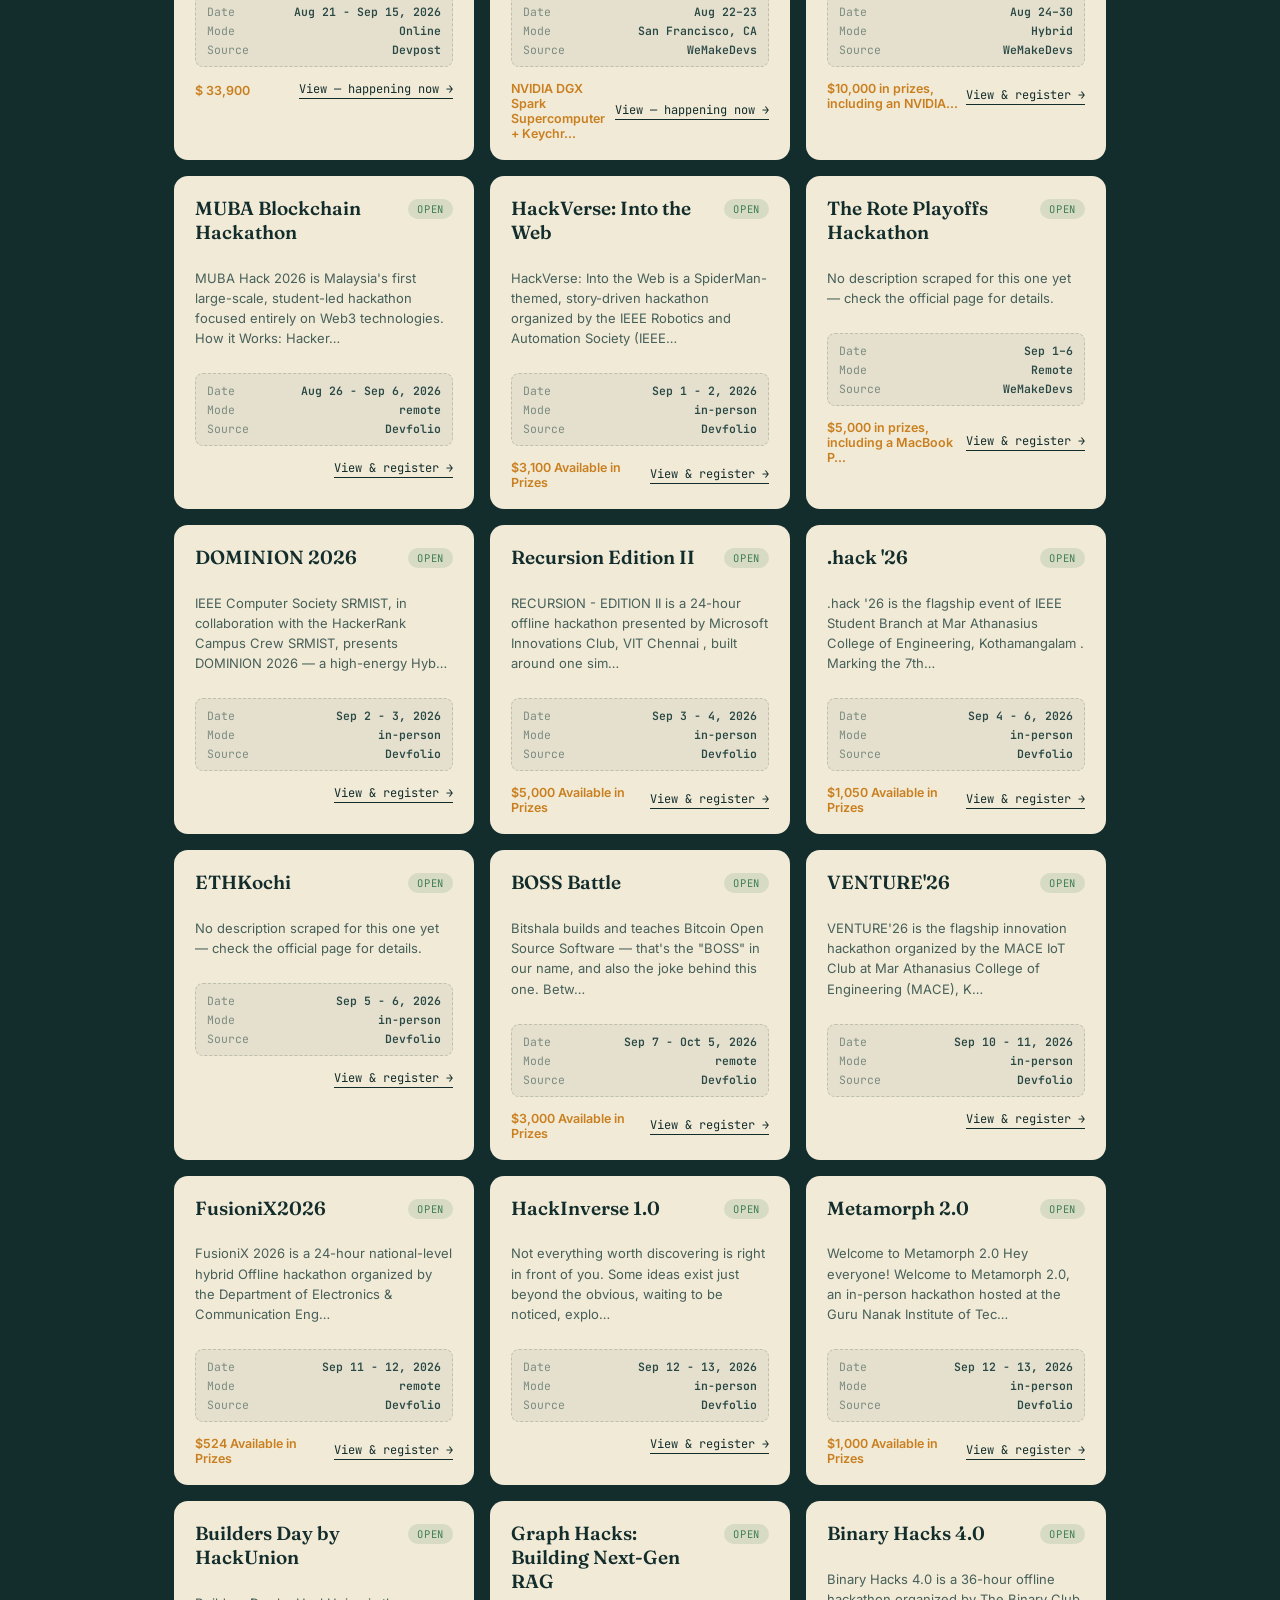
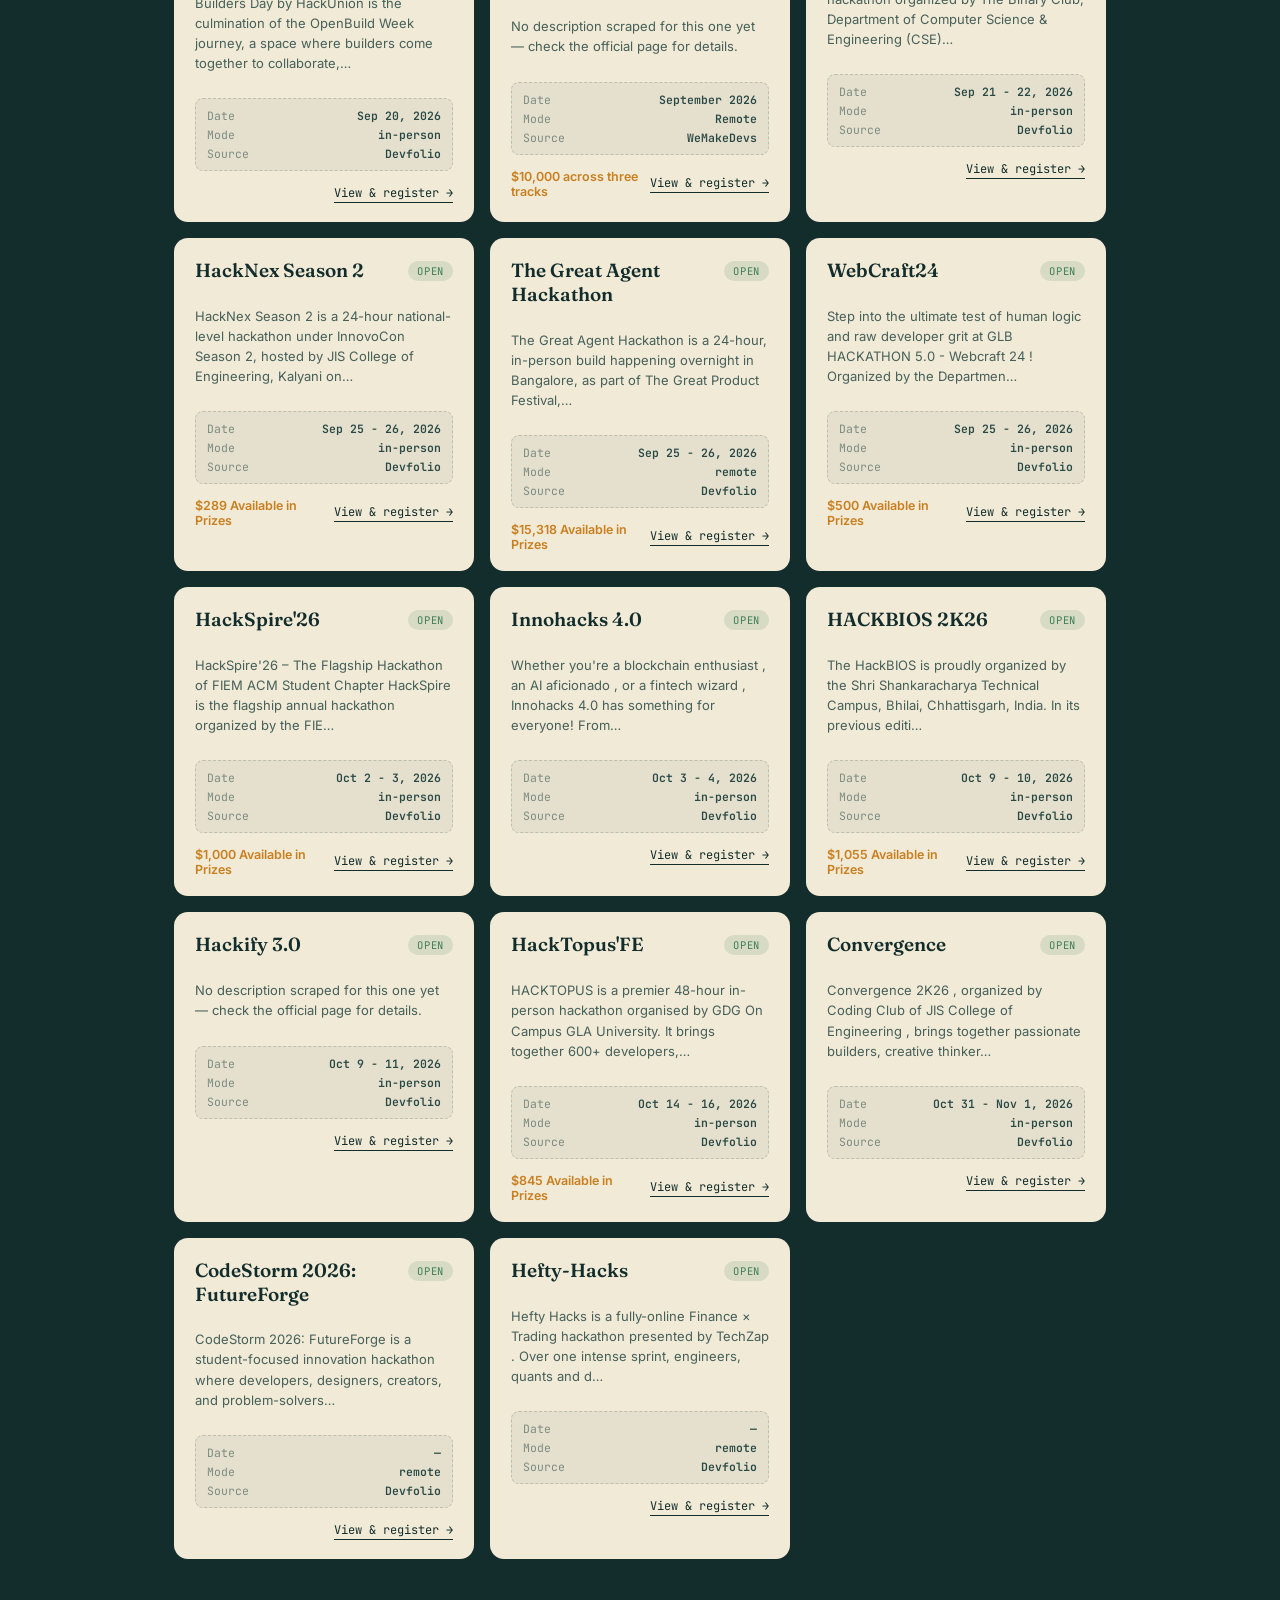
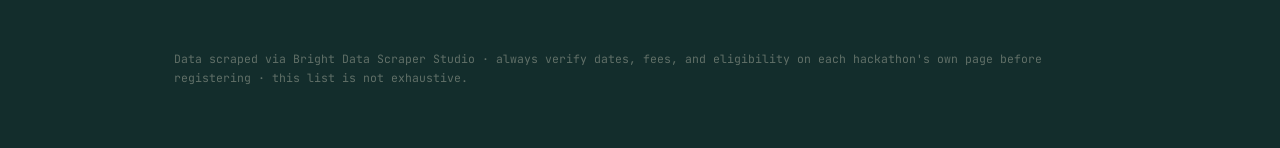
==== commit e068aee0: "polished the website" ====
--- a/index.html
+++ b/index.html
@@ -13,16 +13,16 @@
   </head>
   <body>
     <div class="hero">
-      <div class="eyebrow">Live feed &middot; scraped from WeMakeDevs</div>
+      <div class="eyebrow">Live feed</div>
       <h1>Hackathons worth<br /><em>showing up for.</em></h1>
       <p>
-        A running list of student hackathons — beginner to advanced, remote and
-        in‑person — pulled straight from the source. Just what's live, what's closed, and a link to check for
+        A running list of hackathons — beginner to advanced, remote and
+        in‑person — pulled straight from the source. Just what's live, and a link to check for
         yourself.
       </p>
       <div class="meta-strip">
         <span>Last checked: <b id="last-checked-date">—</b></span>
-        <span>Source: <b>WeMakeDevs</b></span>
+        <span>Source: <b>WeMakeDevs, Devfolio, Devpost</b></span>
         <span><b id="open-total">—</b> open or running now</span>
       </div>
     </div>
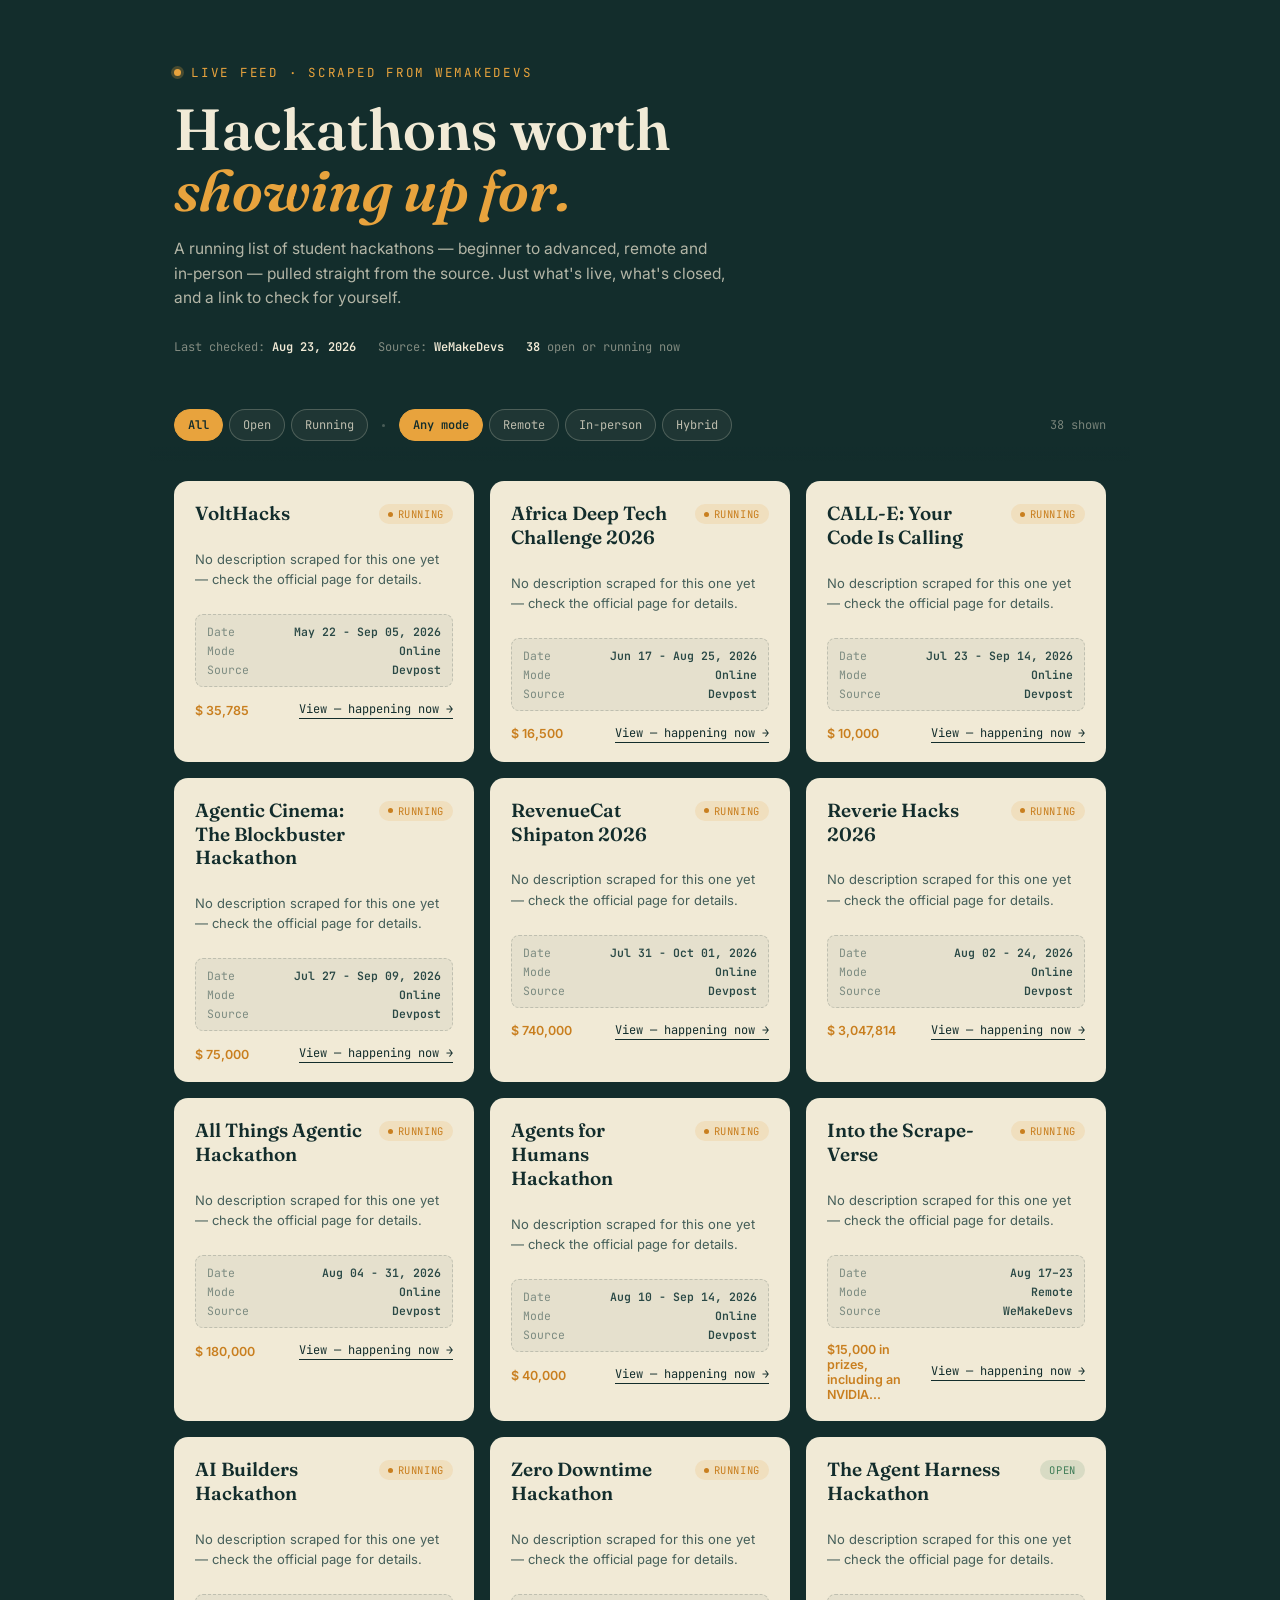
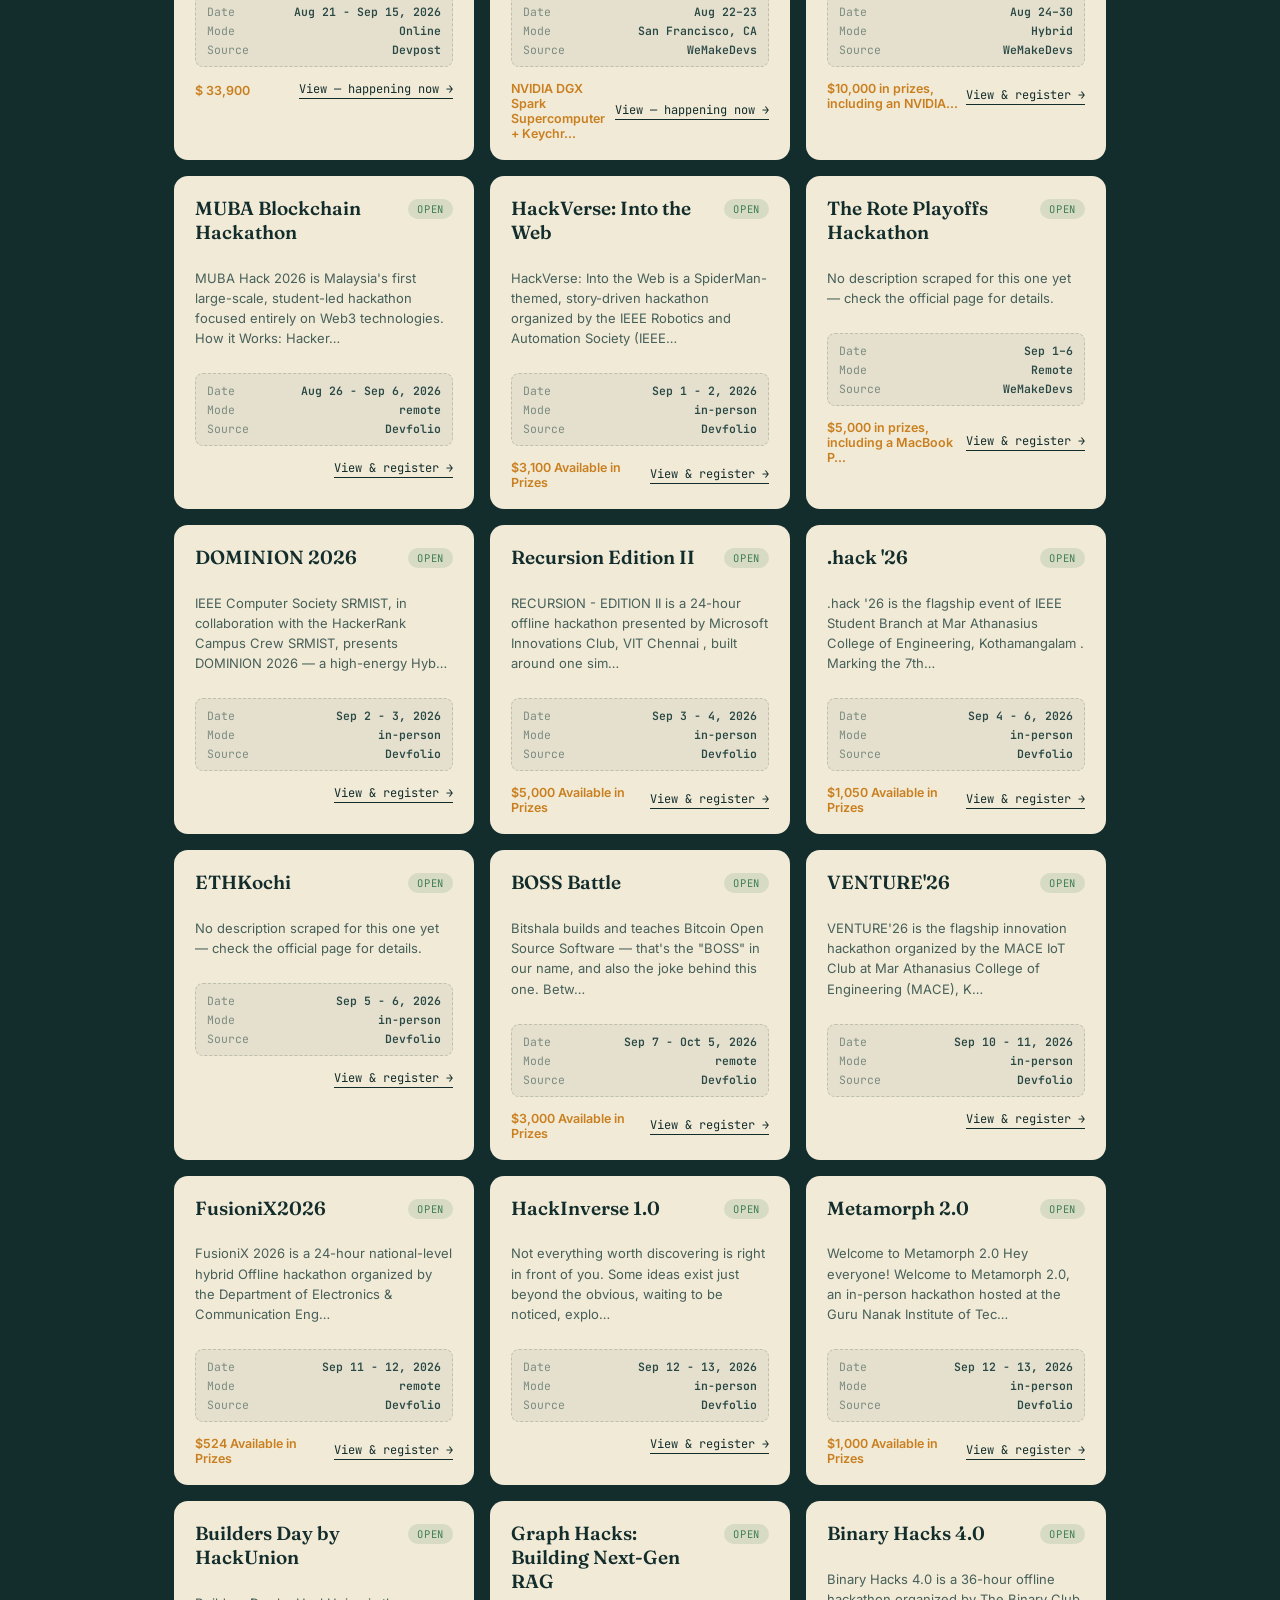
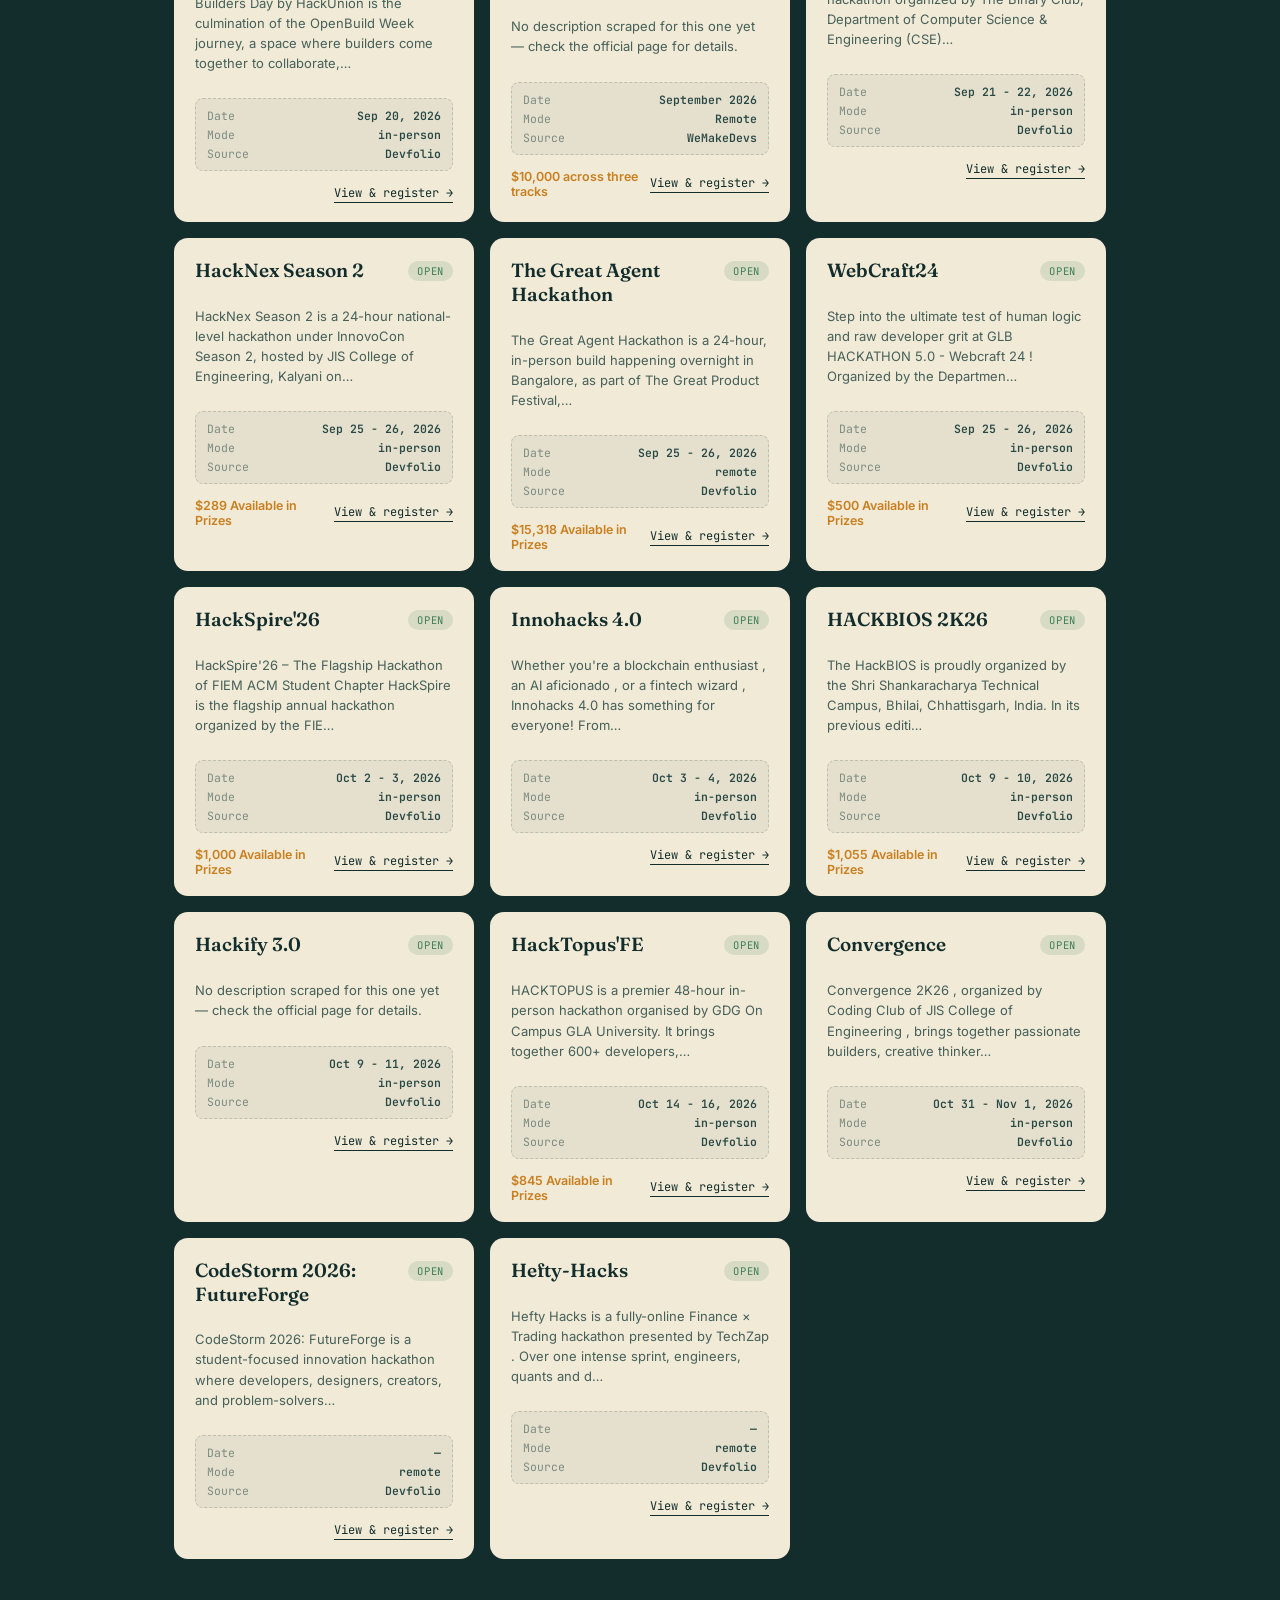
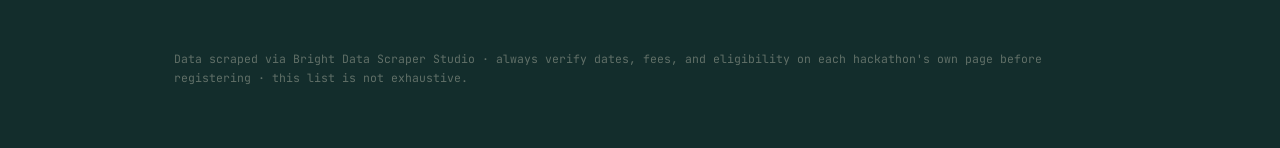
==== commit b844a8d0: "Refactor hackathon parsing helpers" ====
--- a/index.html
+++ b/index.html
@@ -13,16 +13,16 @@
   </head>
   <body>
     <div class="hero">
-      <div class="eyebrow">Live feed</div>
+      <div class="eyebrow">Live feed &middot; scraped from WeMakeDevs</div>
       <h1>Hackathons worth<br /><em>showing up for.</em></h1>
       <p>
-        A running list of hackathons — beginner to advanced, remote and
-        in‑person — pulled straight from the source. Just what's live, and a link to check for
+        A running list of student hackathons — beginner to advanced, remote and
+        in‑person — pulled straight from the source. Just what's live, what's closed, and a link to check for
         yourself.
       </p>
       <div class="meta-strip">
         <span>Last checked: <b id="last-checked-date">—</b></span>
-        <span>Source: <b>WeMakeDevs, Devfolio, Devpost</b></span>
+        <span>Source: <b>WeMakeDevs</b></span>
         <span><b id="open-total">—</b> open or running now</span>
       </div>
     </div>
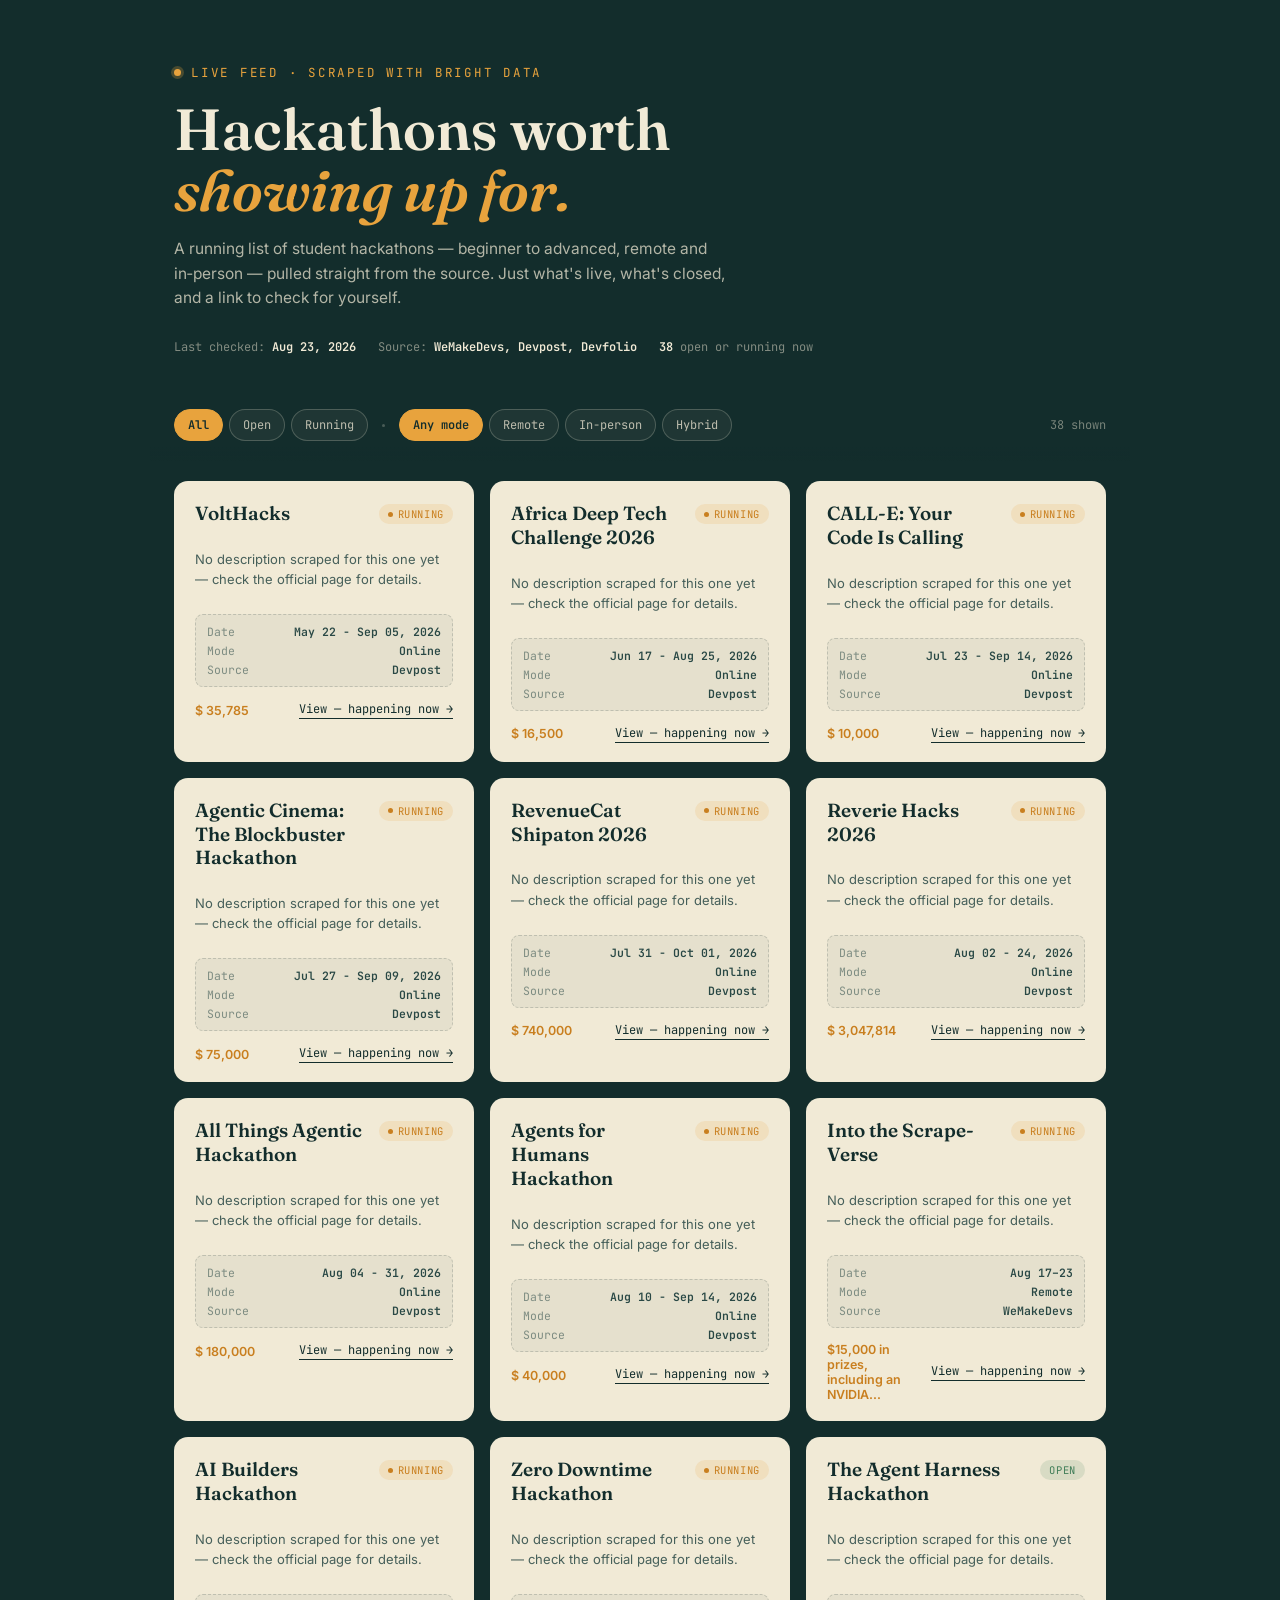
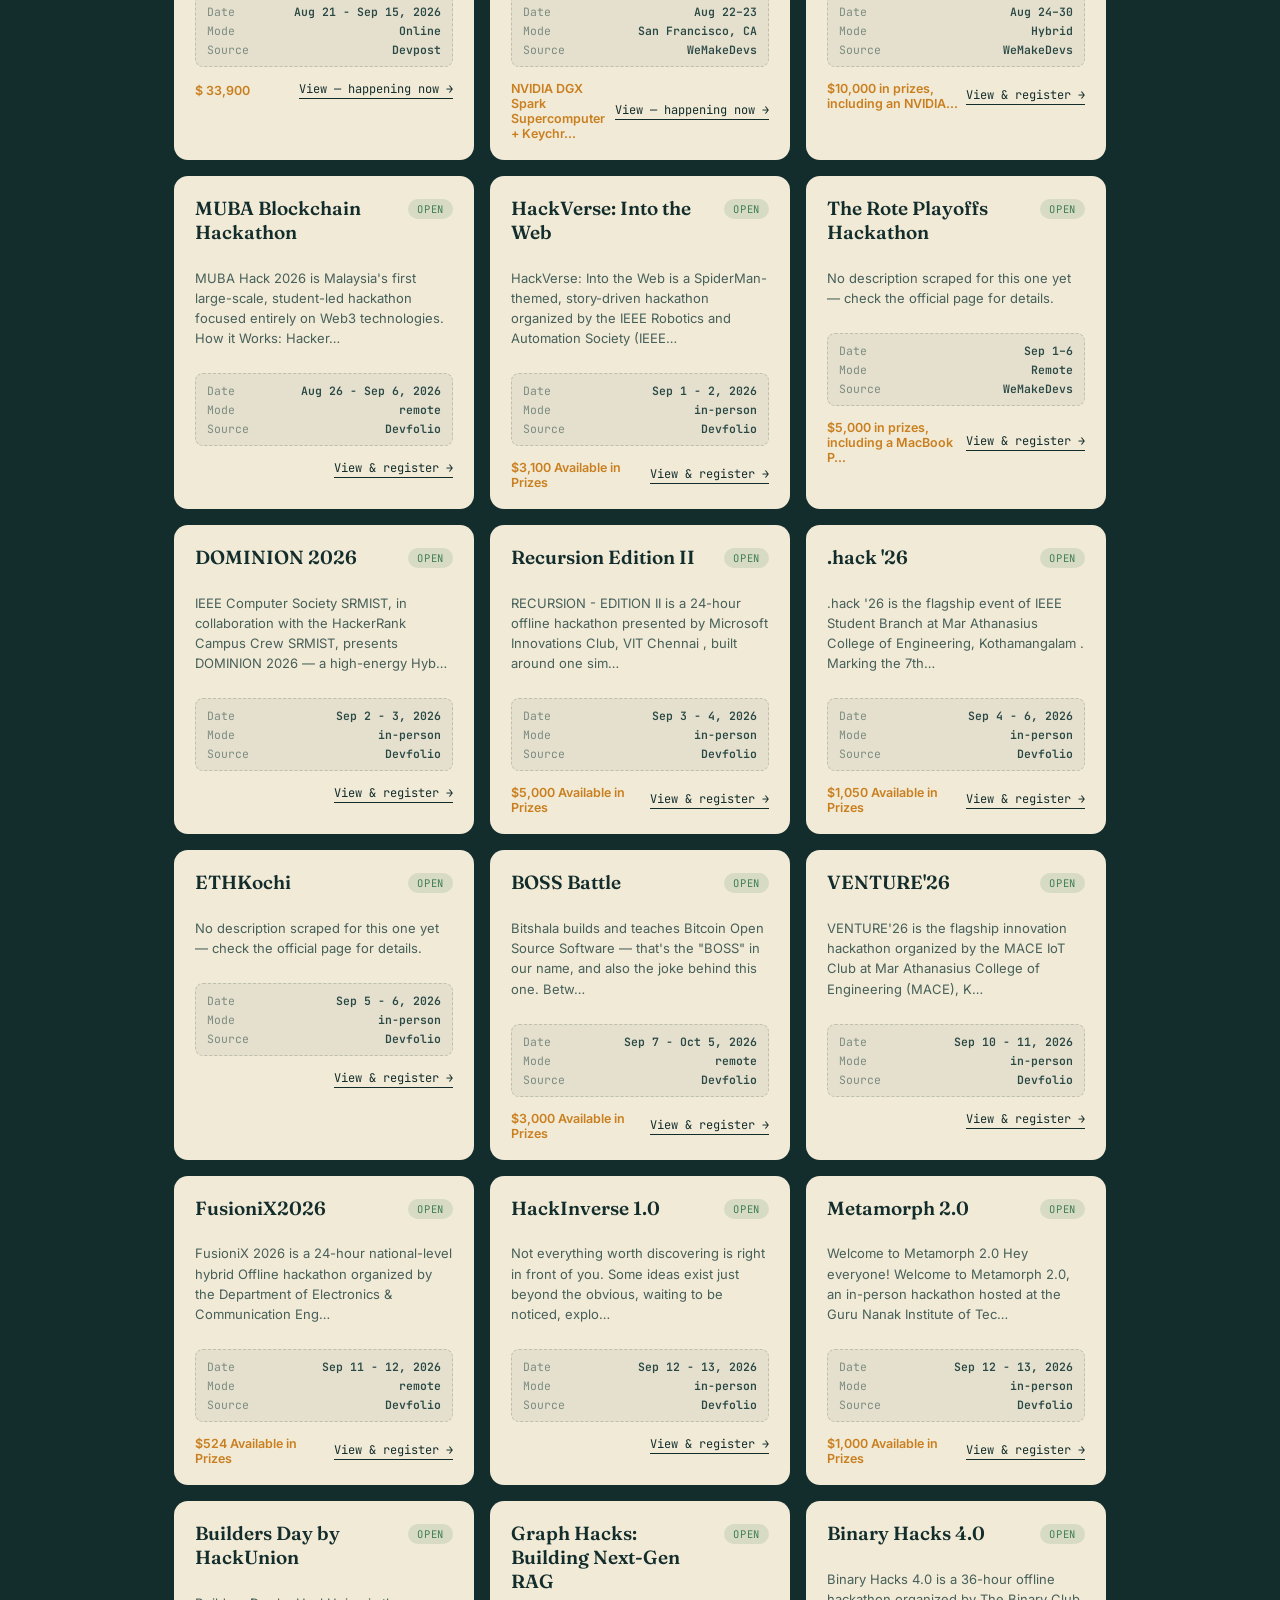
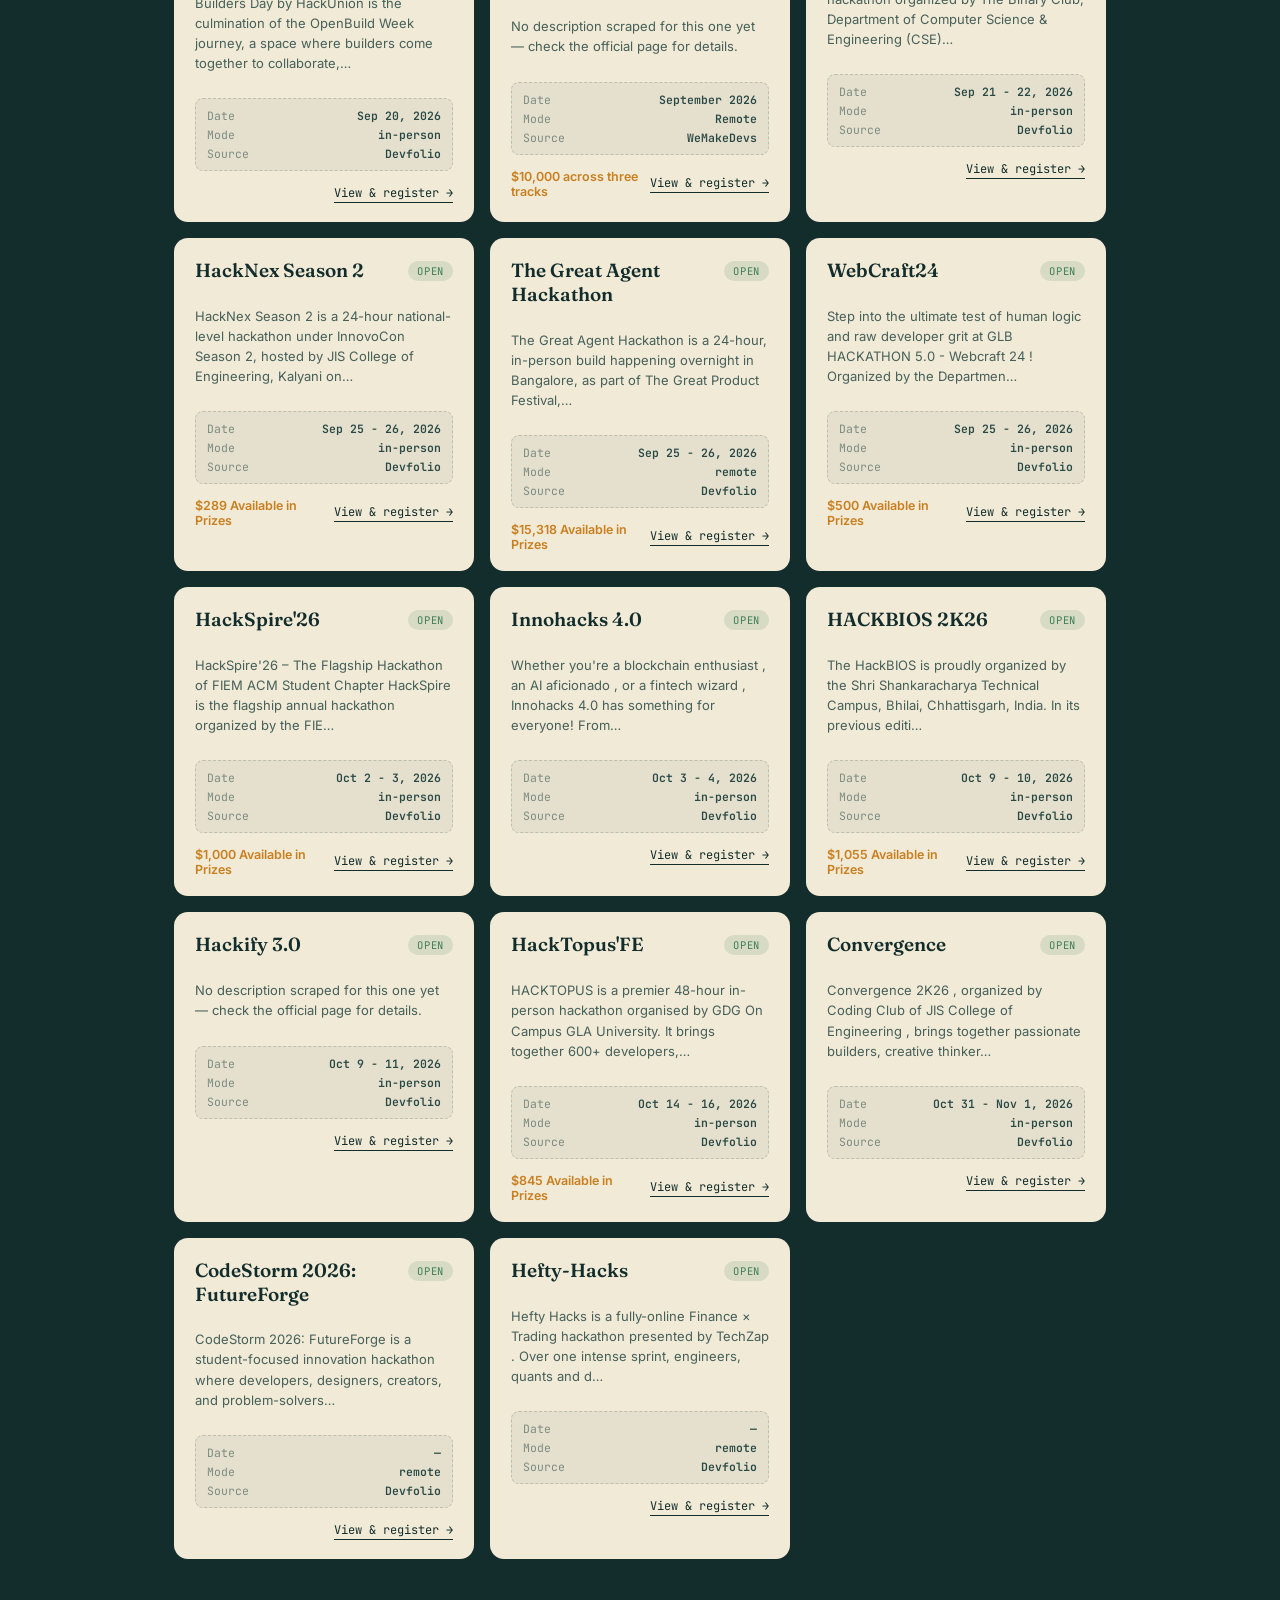
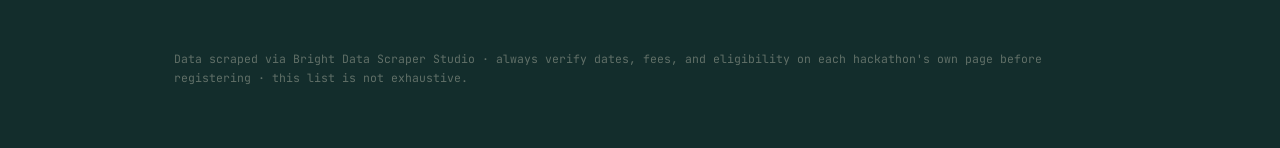
==== commit dbc78f1e: "polished the webpage again" ====
--- a/index.html
+++ b/index.html
@@ -13,7 +13,7 @@
   </head>
   <body>
     <div class="hero">
-      <div class="eyebrow">Live feed &middot; scraped from WeMakeDevs</div>
+      <div class="eyebrow">Live feed &middot; scraped with Bright Data</div>
       <h1>Hackathons worth<br /><em>showing up for.</em></h1>
       <p>
         A running list of student hackathons — beginner to advanced, remote and
@@ -22,7 +22,7 @@
       </p>
       <div class="meta-strip">
         <span>Last checked: <b id="last-checked-date">—</b></span>
-        <span>Source: <b>WeMakeDevs</b></span>
+        <span>Source: <b>WeMakeDevs, Devpost, Devfolio</b></span>
         <span><b id="open-total">—</b> open or running now</span>
       </div>
     </div>
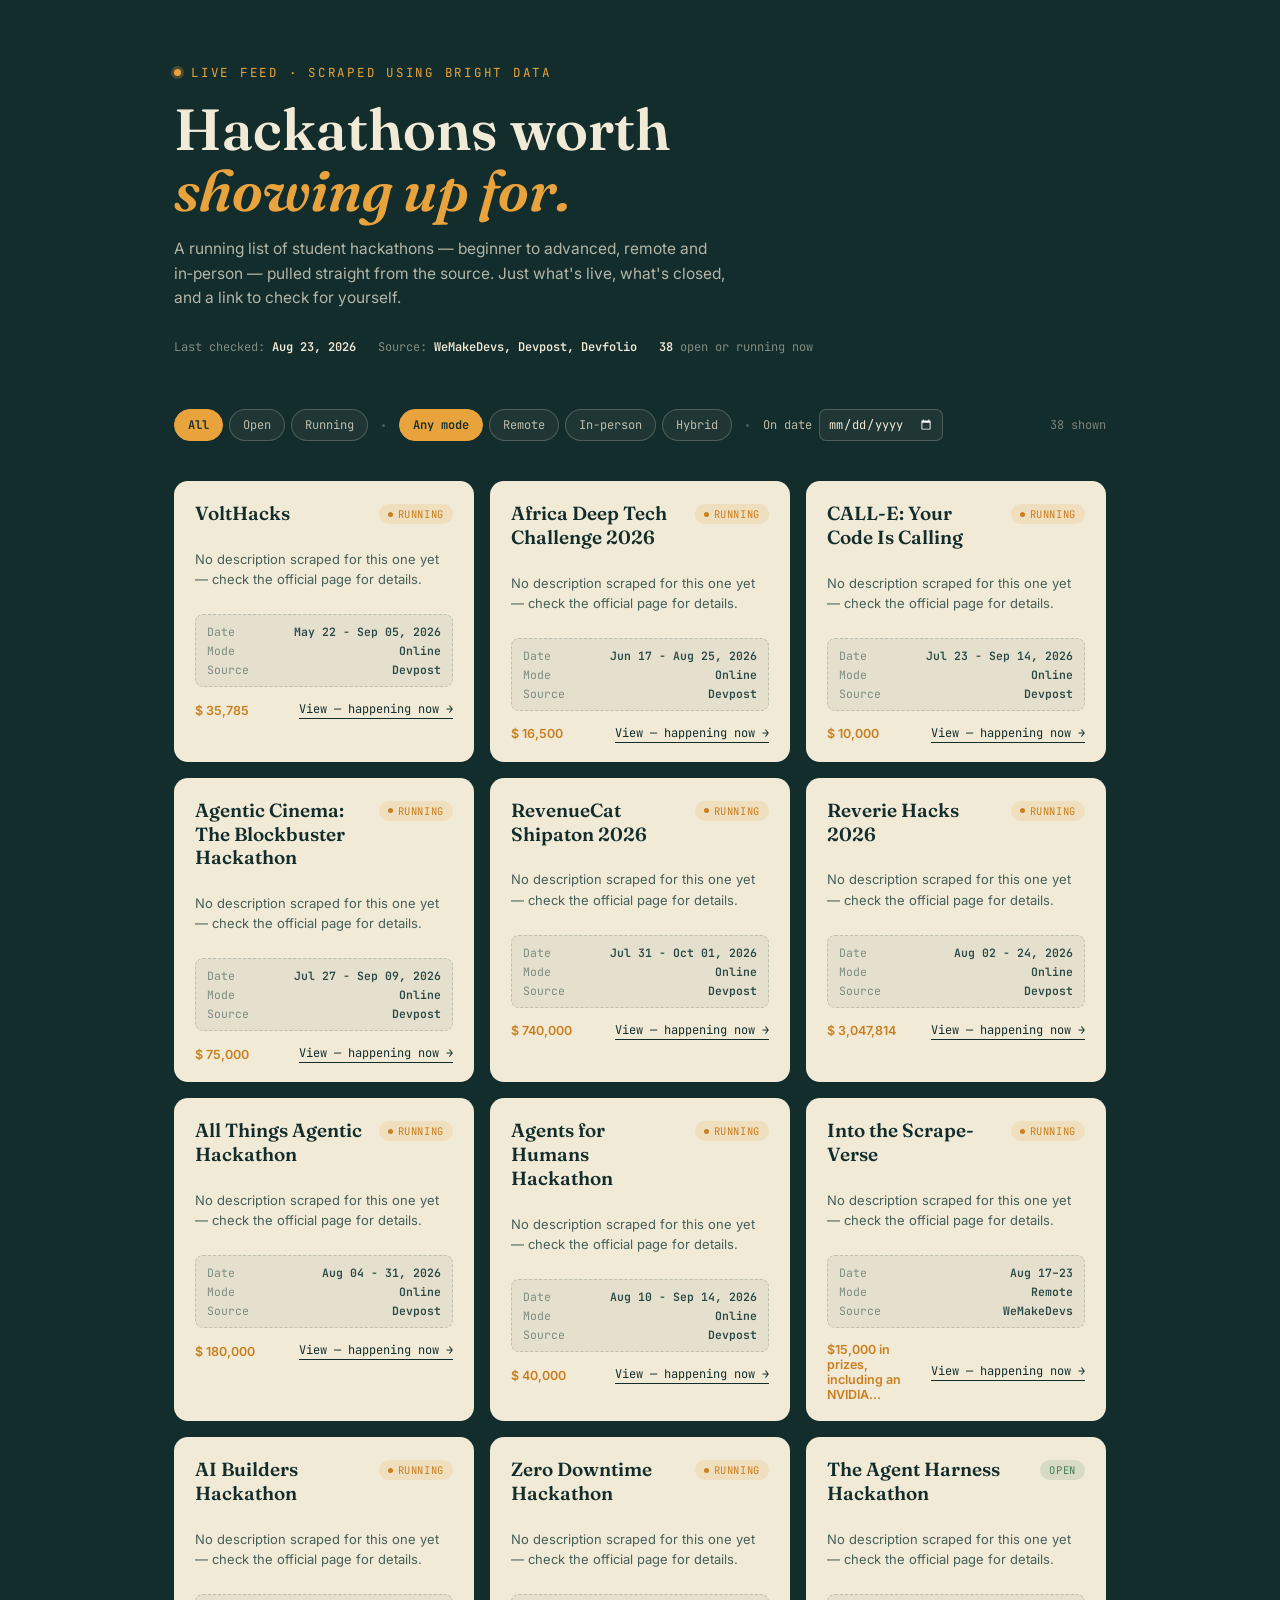
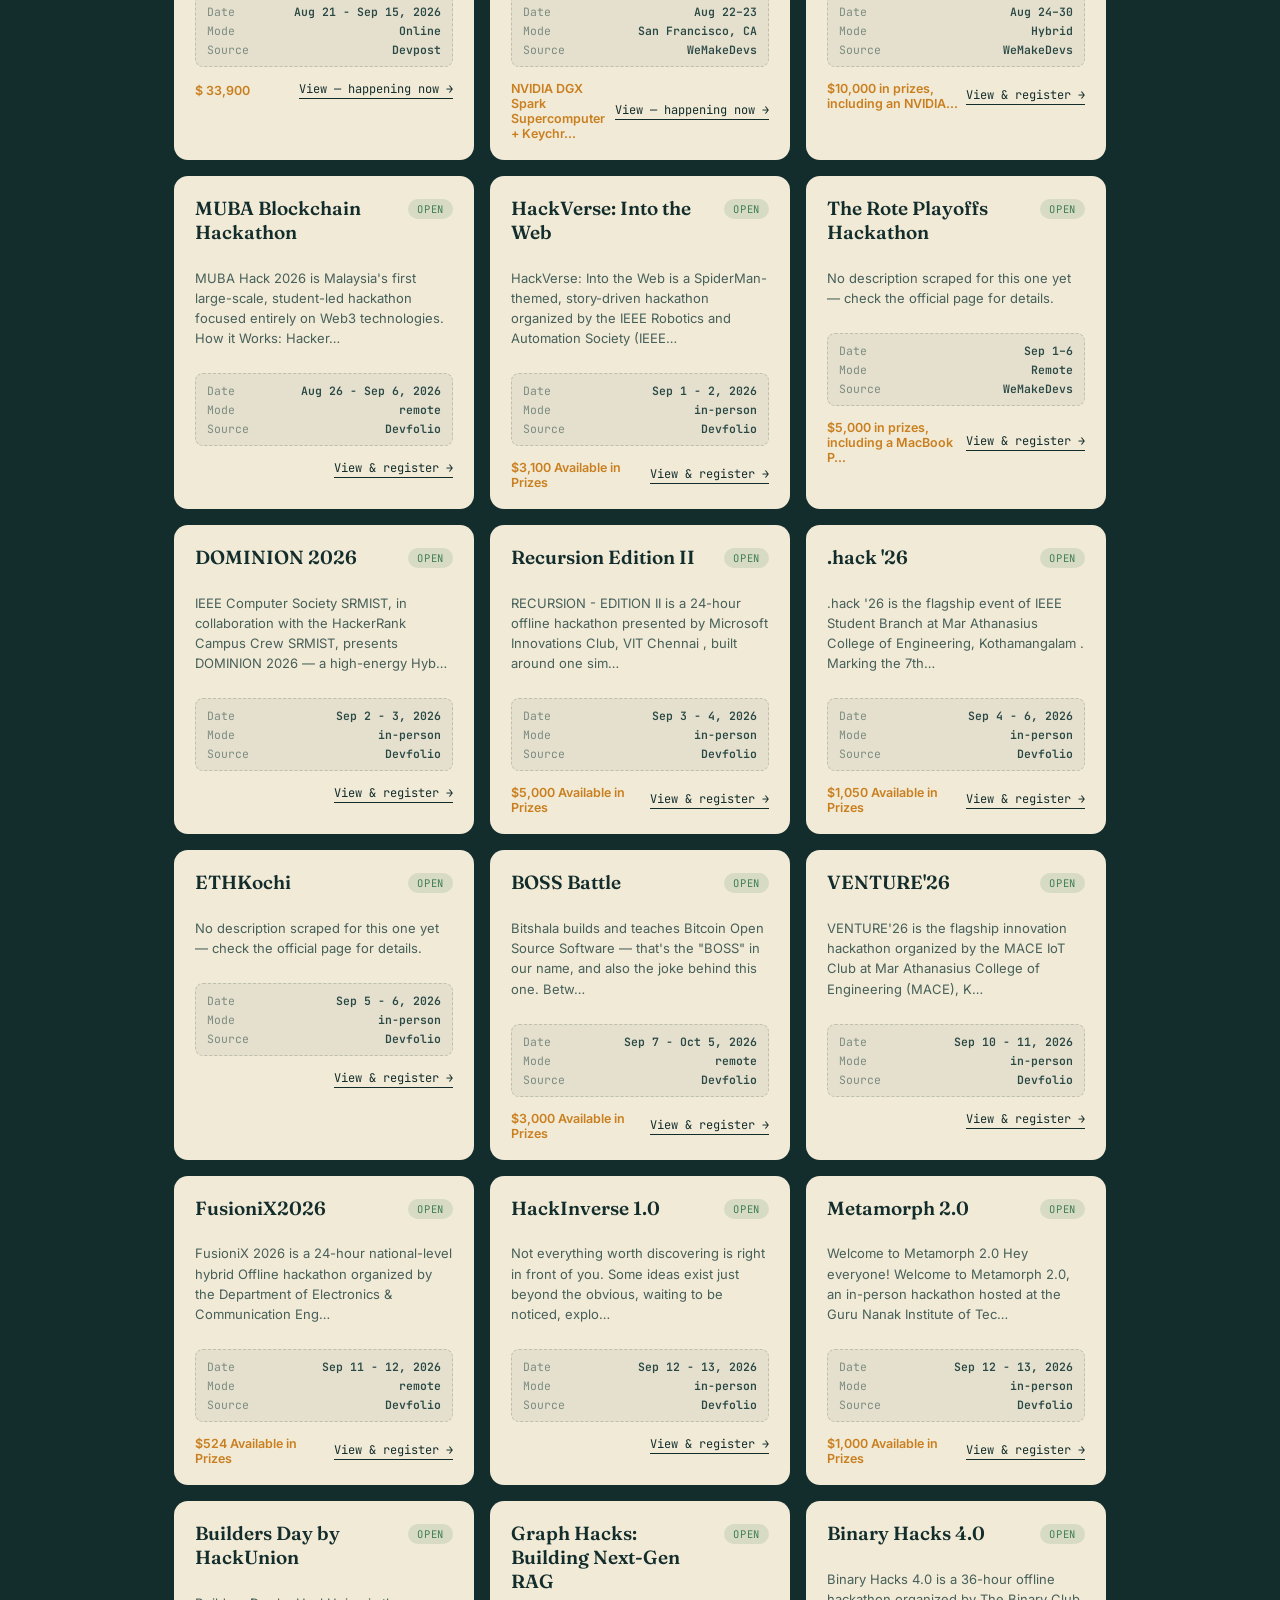
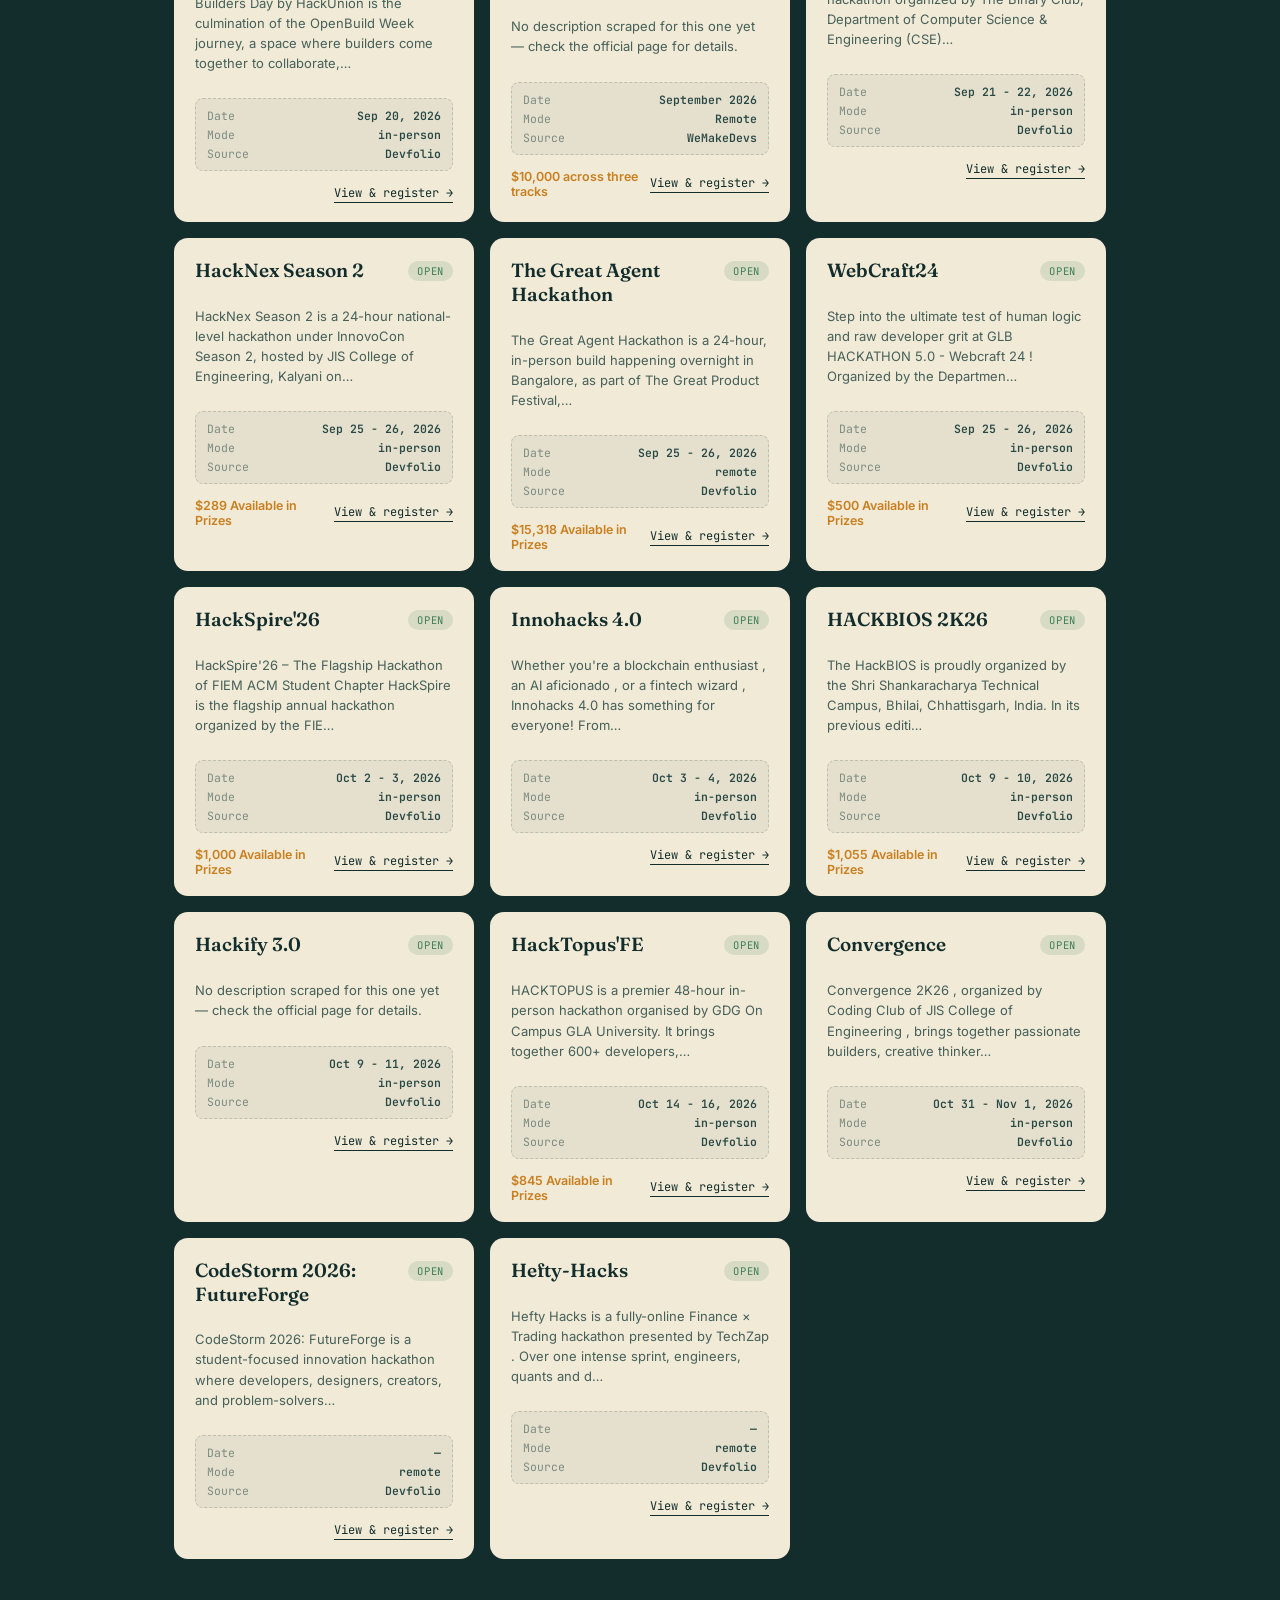
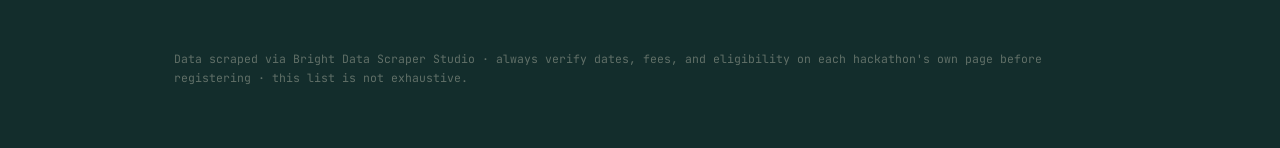
==== commit fc6cffdf: "Add date filter for hackathon events" ====
--- a/index.html
+++ b/index.html
@@ -13,7 +13,7 @@
   </head>
   <body>
     <div class="hero">
-      <div class="eyebrow">Live feed &middot; scraped with Bright Data</div>
+      <div class="eyebrow">Live feed &middot; scraped using Bright Data</div>
       <h1>Hackathons worth<br /><em>showing up for.</em></h1>
       <p>
         A running list of student hackathons — beginner to advanced, remote and
@@ -41,6 +41,12 @@
           <button class="chip" data-value="in-person">In-person</button>
           <button class="chip" data-value="hybrid">Hybrid</button>
         </div>
+        <div class="divider-dot"></div>
+        <label class="date-filter" for="event-date">
+          <span>On date</span>
+          <input id="event-date" type="date" />
+          <button class="clear-date" id="clear-date" type="button" hidden>Clear</button>
+        </label>
         <span class="count-label"><span id="result-count">0</span> shown</span>
       </div>
     </div>
--- a/styles.css
+++ b/styles.css
@@ -138,6 +138,40 @@
   background: rgba(241, 234, 214, 0.25);
   margin: 0 4px;
 }
+.date-filter {
+  display: flex;
+  align-items: center;
+  gap: 7px;
+  font-family: "JetBrains Mono", monospace;
+  font-size: 12px;
+  color: rgba(241, 234, 214, 0.75);
+}
+.date-filter input {
+  min-height: 32px;
+  padding: 5px 8px;
+  border: 1px solid rgba(241, 234, 214, 0.22);
+  border-radius: 7px;
+  background: rgba(241, 234, 214, 0.05);
+  color: var(--paper);
+  color-scheme: dark;
+  font: inherit;
+  cursor: pointer;
+}
+.date-filter input:focus {
+  outline: 2px solid var(--amber);
+  outline-offset: 2px;
+}
+.clear-date {
+  padding: 0;
+  border: 0;
+  background: transparent;
+  color: var(--amber);
+  font: inherit;
+  cursor: pointer;
+}
+.clear-date:hover {
+  color: var(--paper);
+}
 .count-label {
   margin-left: auto;
   font-family: "JetBrains Mono", monospace;
@@ -330,4 +364,7 @@
     margin-left: 0;
     width: 100%;
   }
-}
+  .date-filter {
+    width: 100%;
+  }
+}
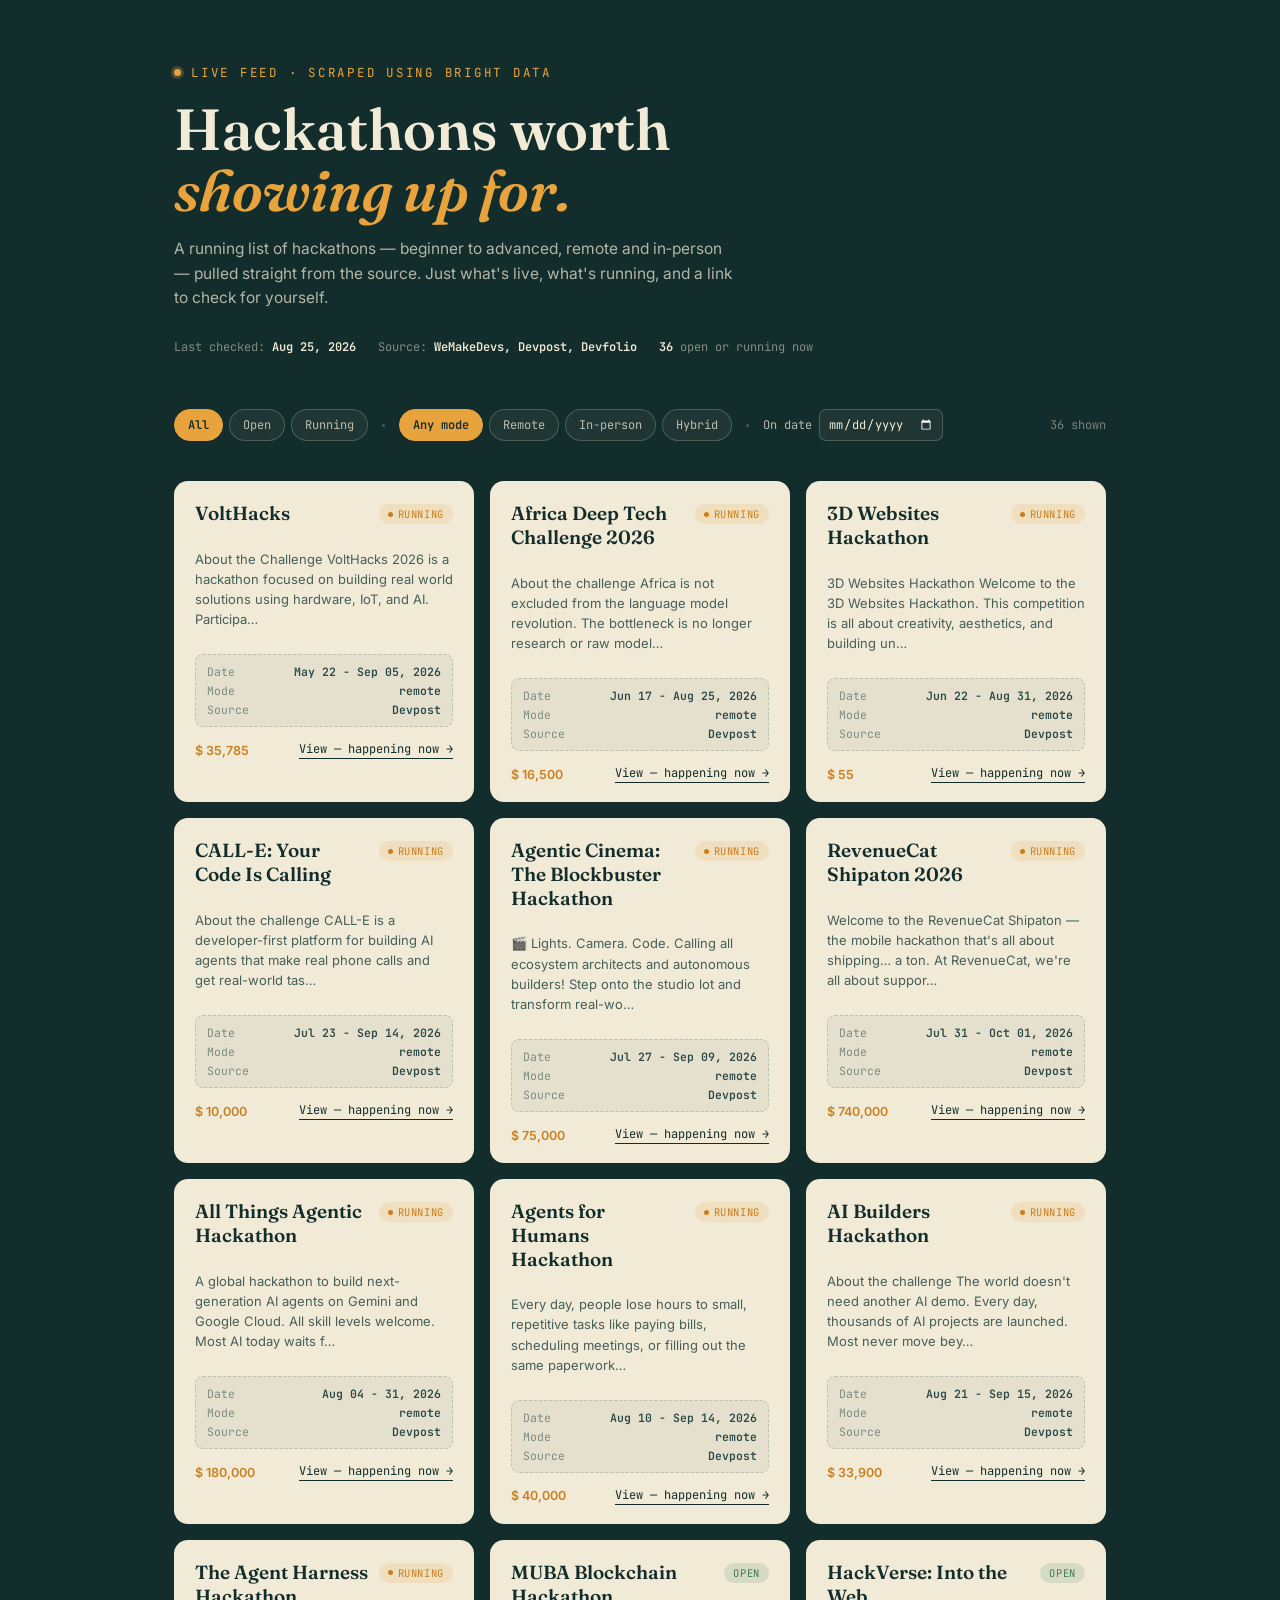
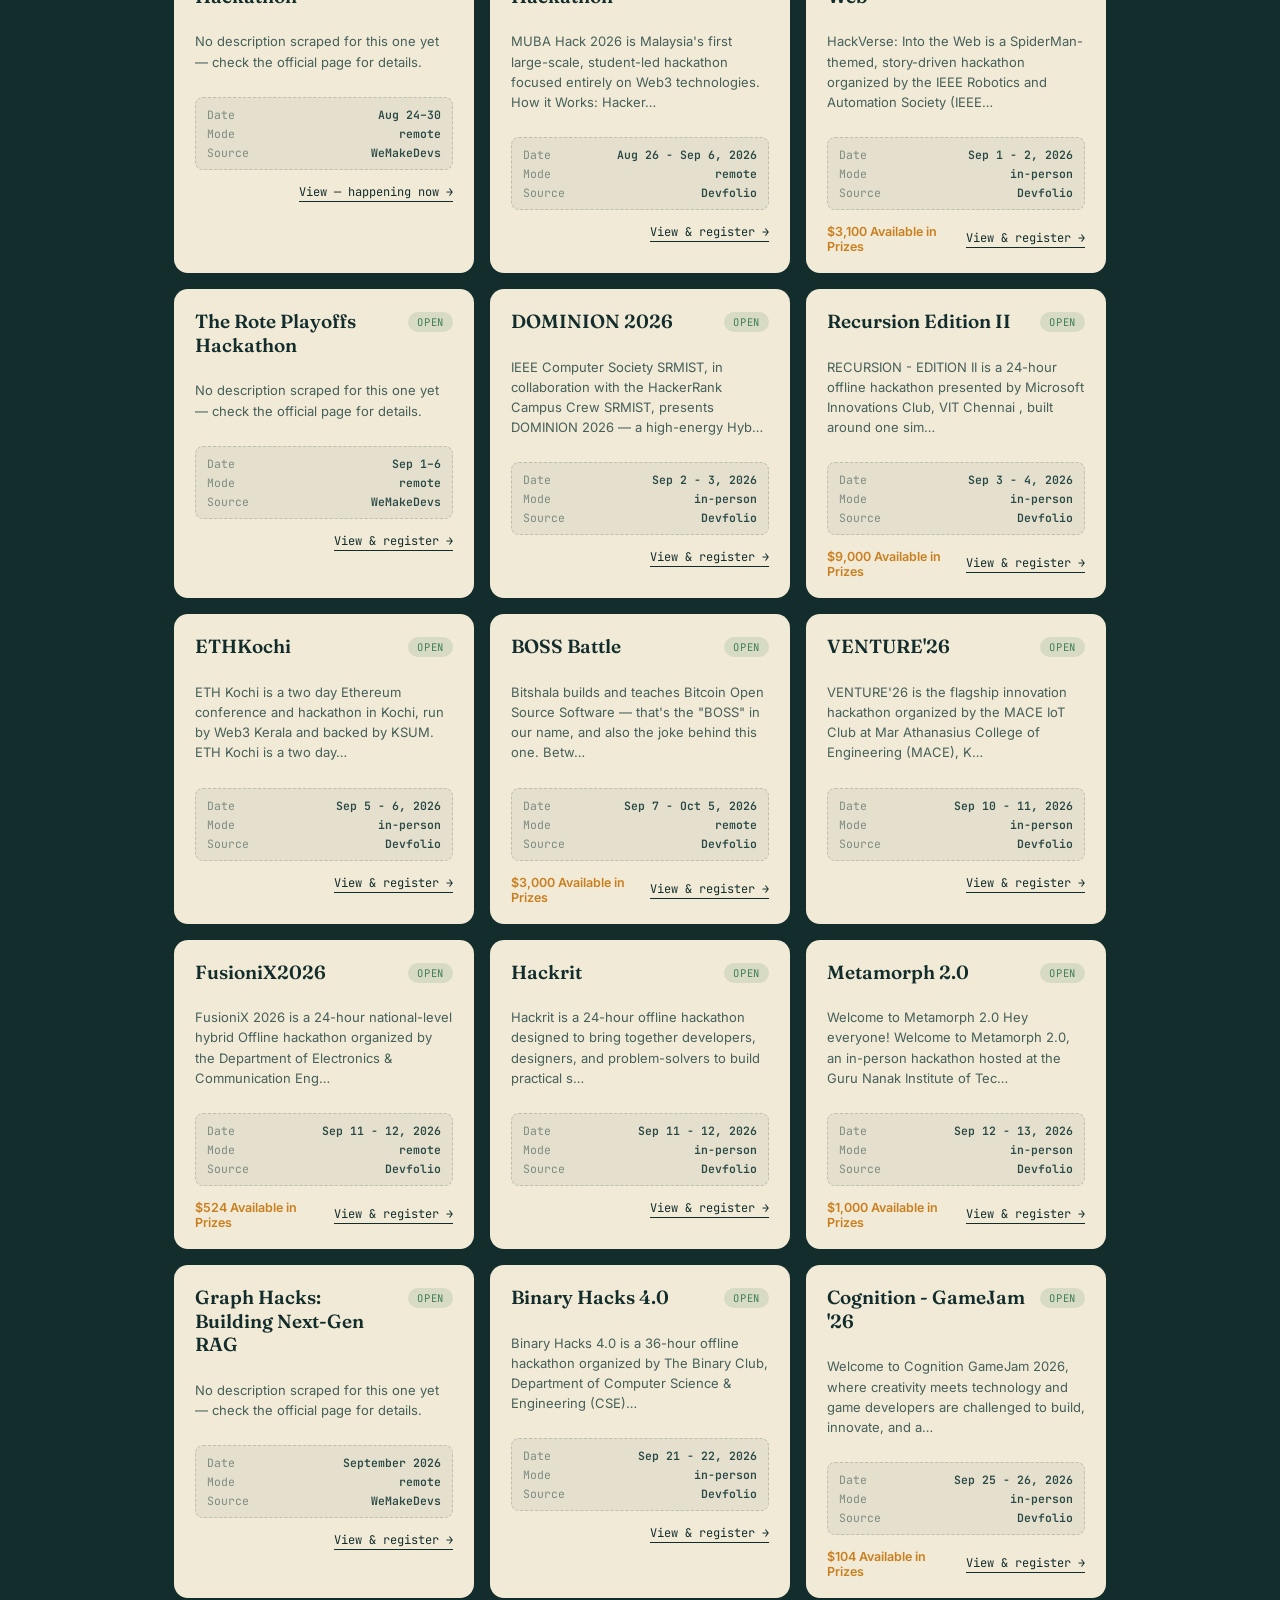
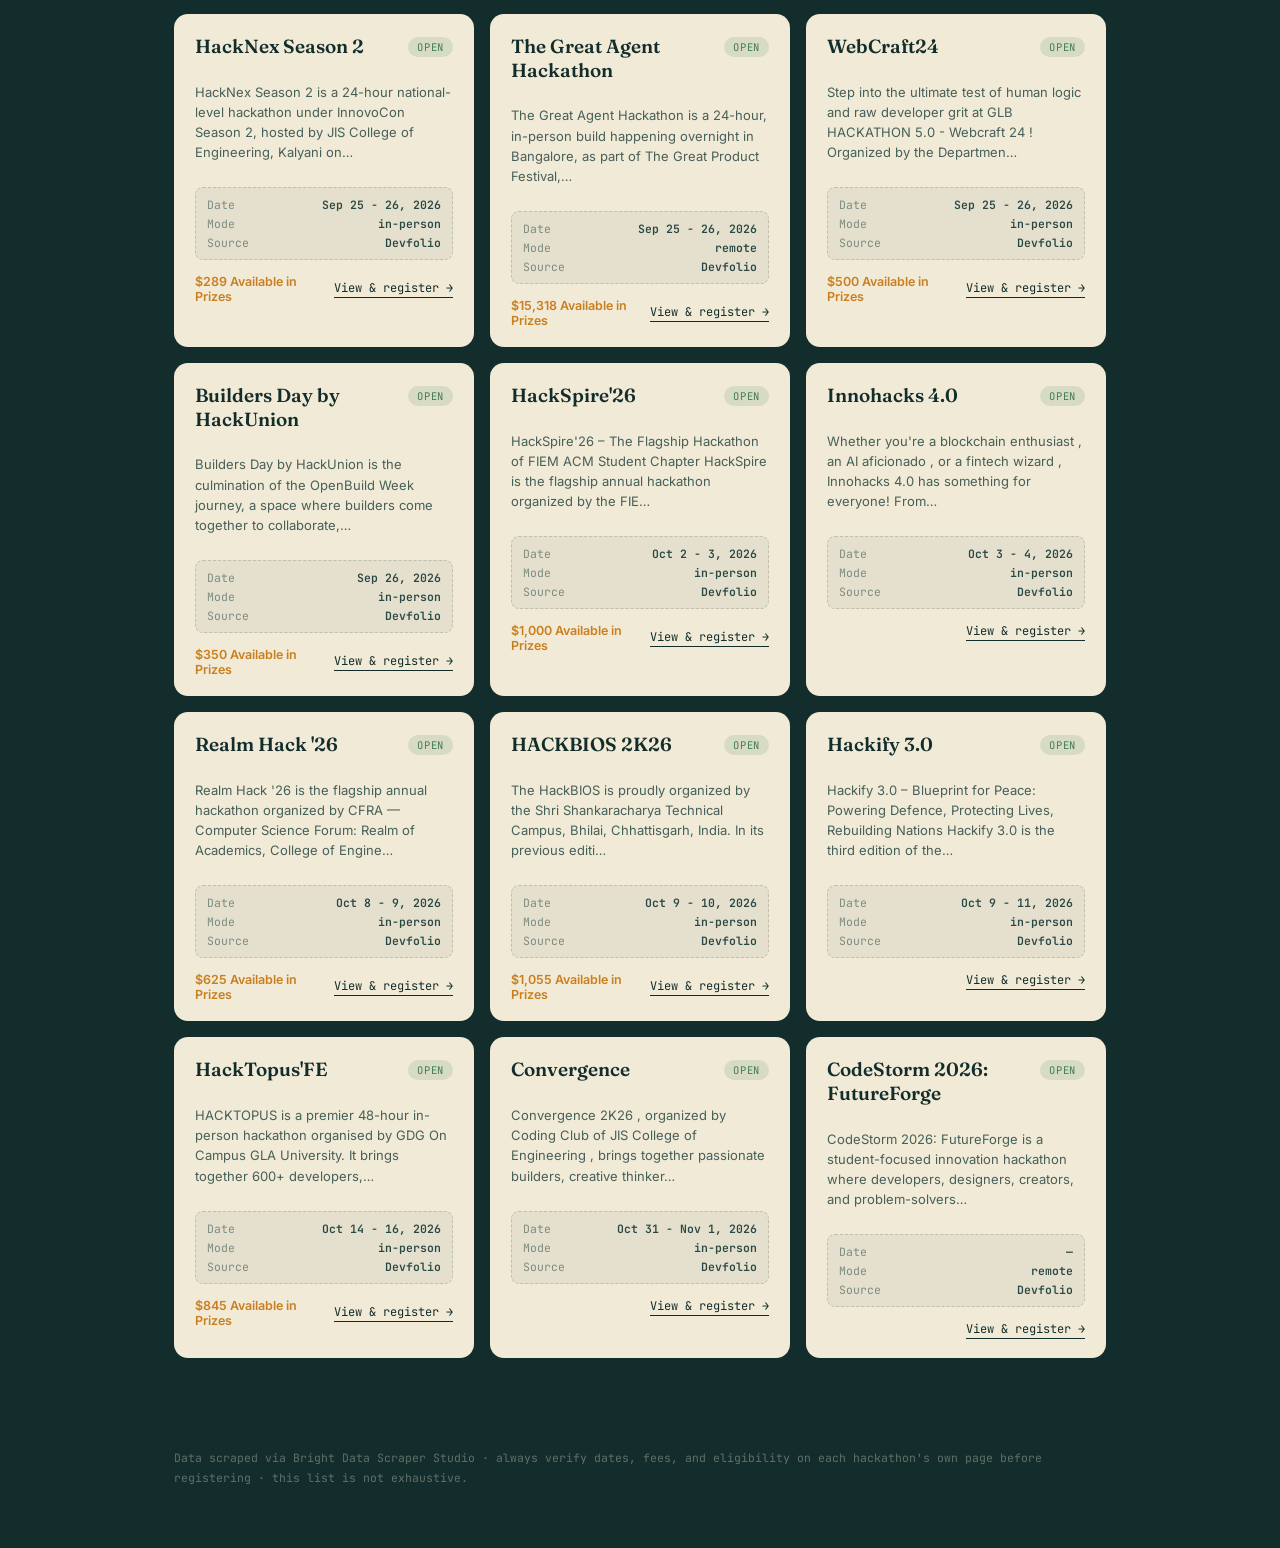
==== commit 6315f761: "Frontpage edited" ====
--- a/index.html
+++ b/index.html
@@ -16,8 +16,8 @@
       <div class="eyebrow">Live feed &middot; scraped using Bright Data</div>
       <h1>Hackathons worth<br /><em>showing up for.</em></h1>
       <p>
-        A running list of student hackathons — beginner to advanced, remote and
-        in‑person — pulled straight from the source. Just what's live, what's closed, and a link to check for
+        A running list of hackathons — beginner to advanced, remote and
+        in‑person — pulled straight from the source. Just what's live, what's running, and a link to check for
         yourself.
       </p>
       <div class="meta-strip">
